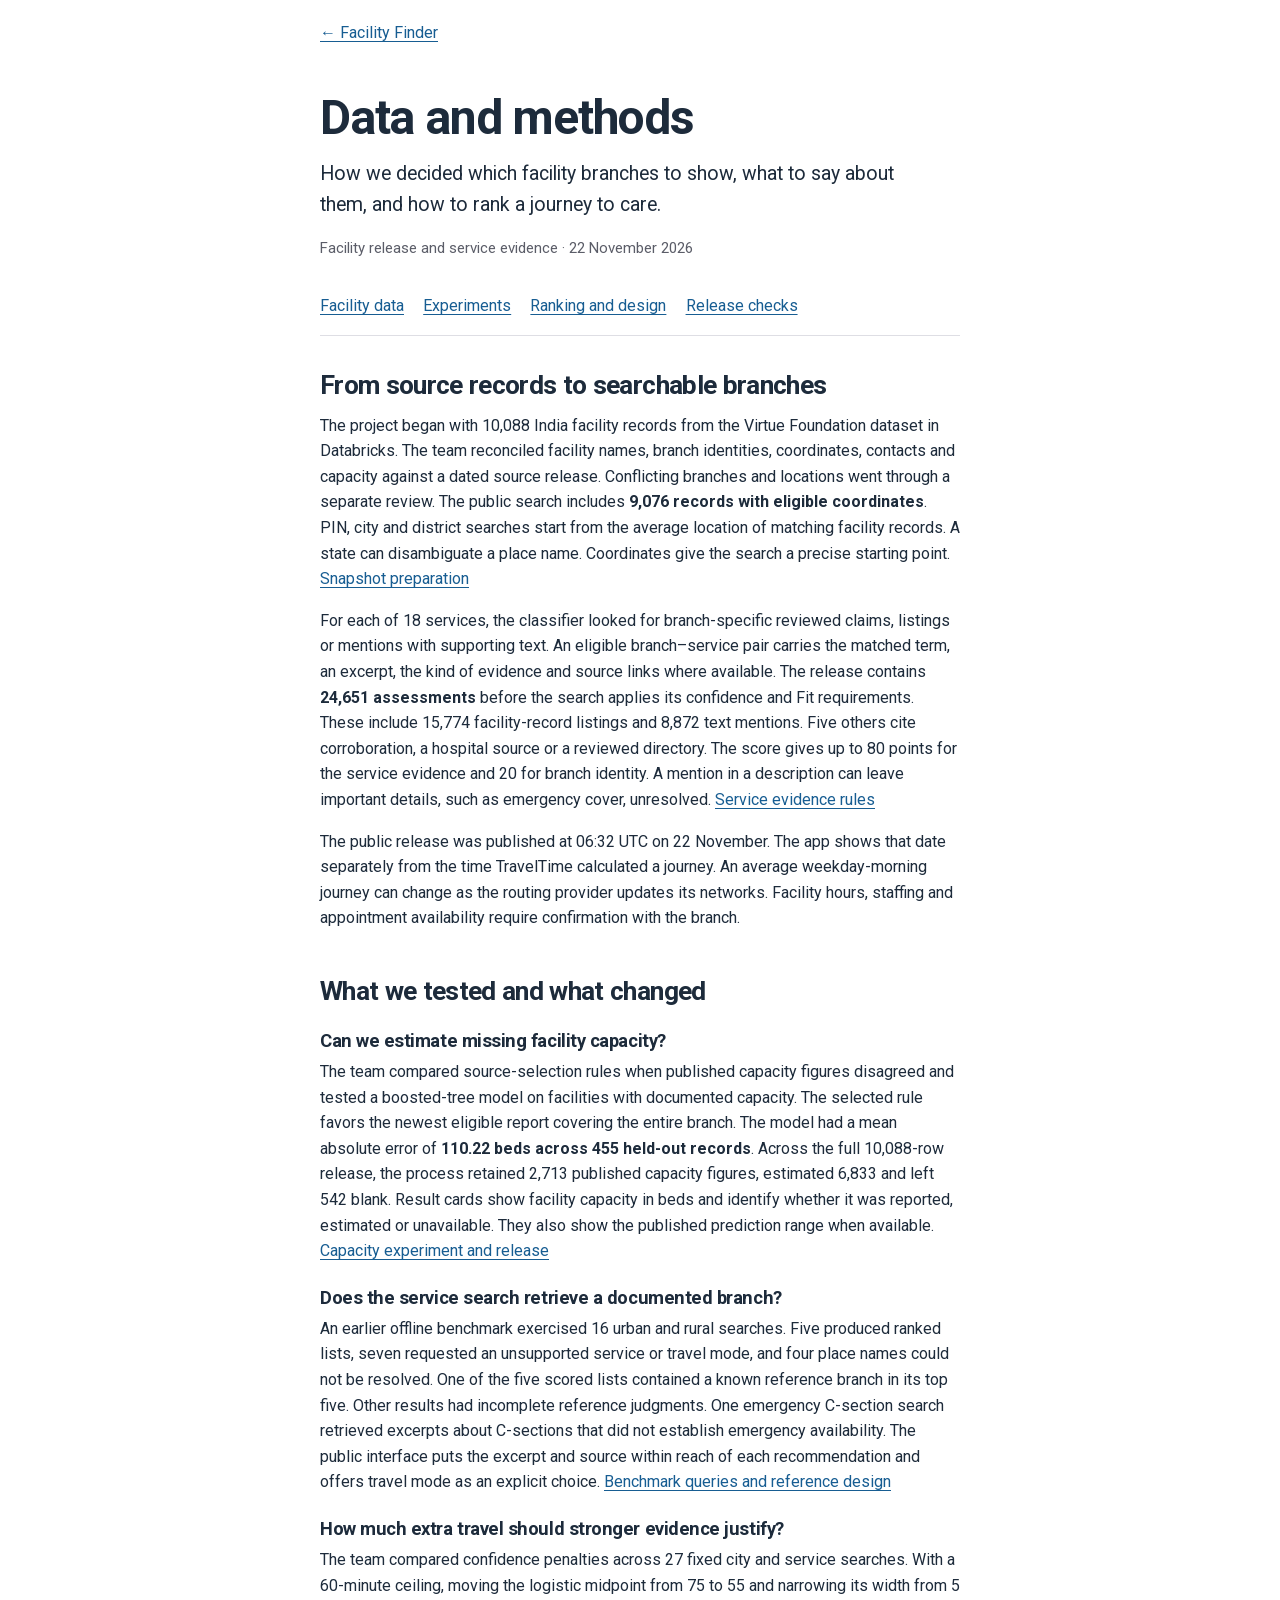
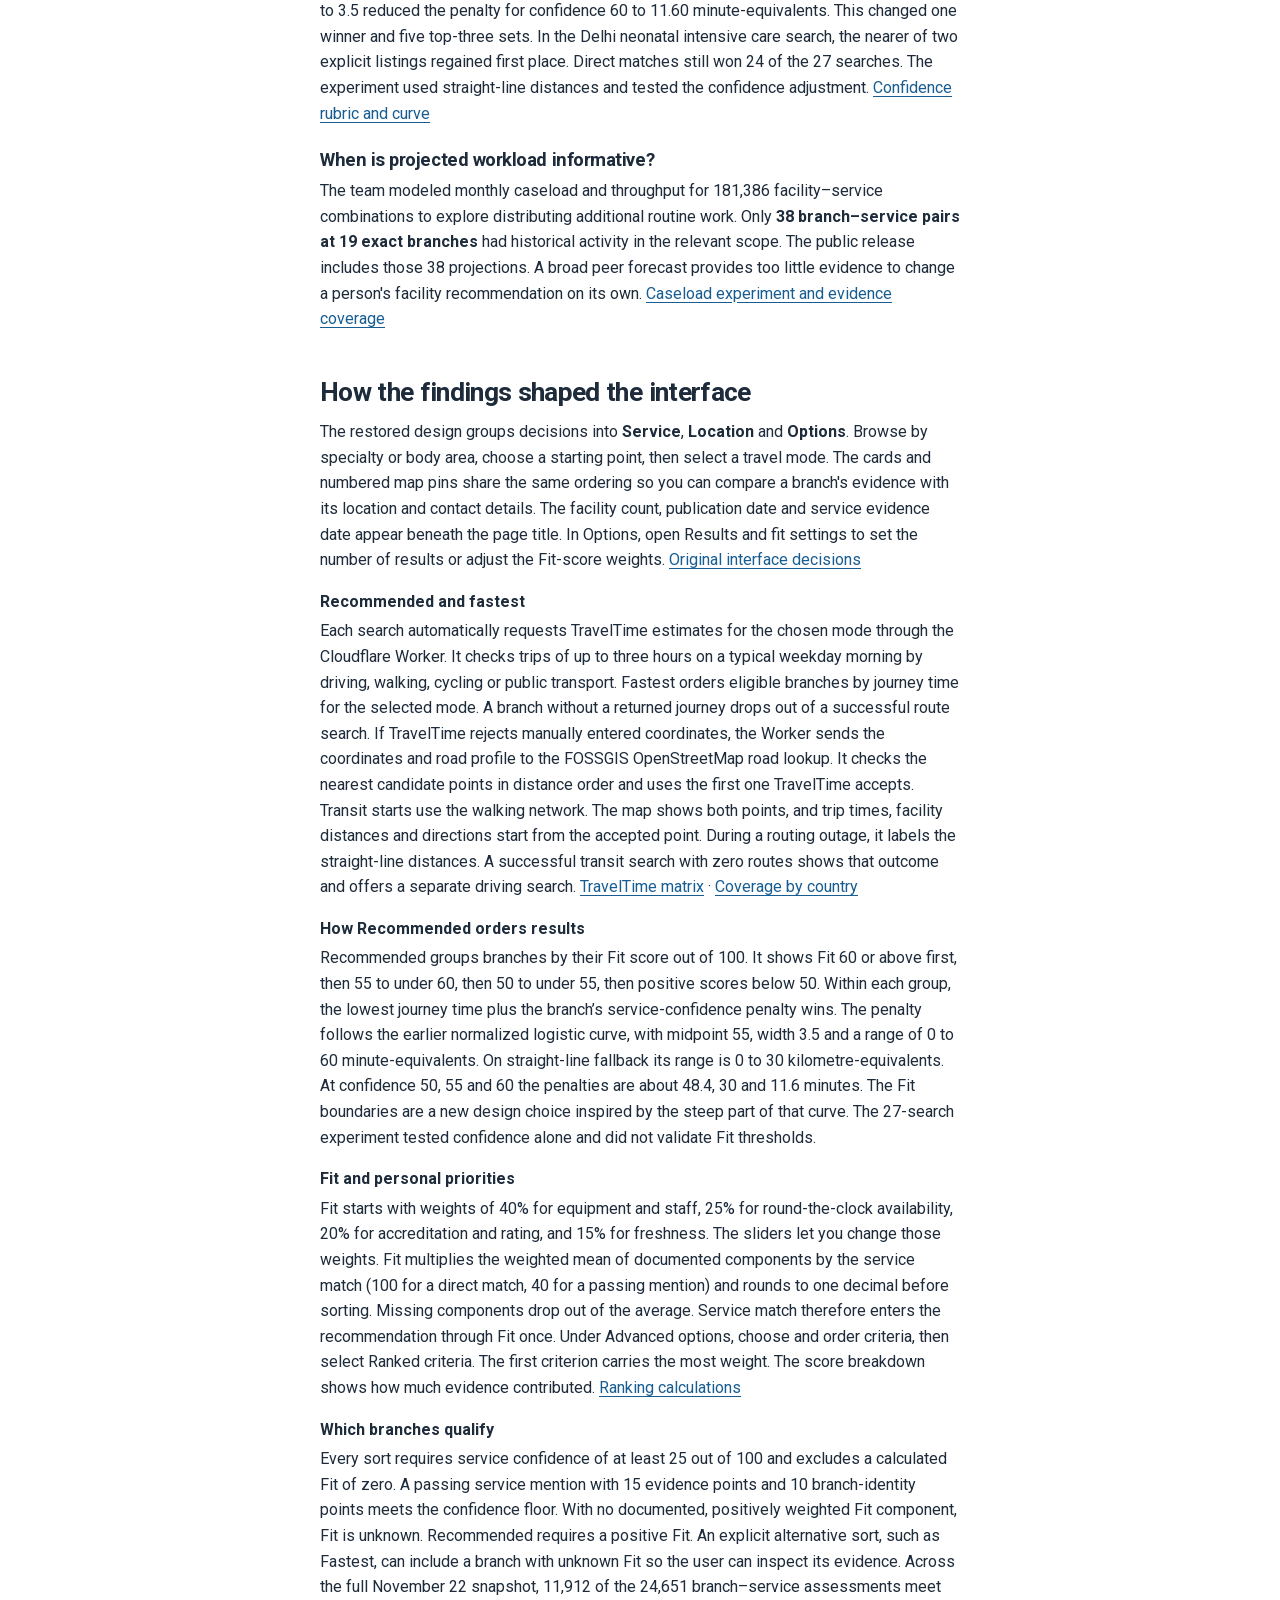
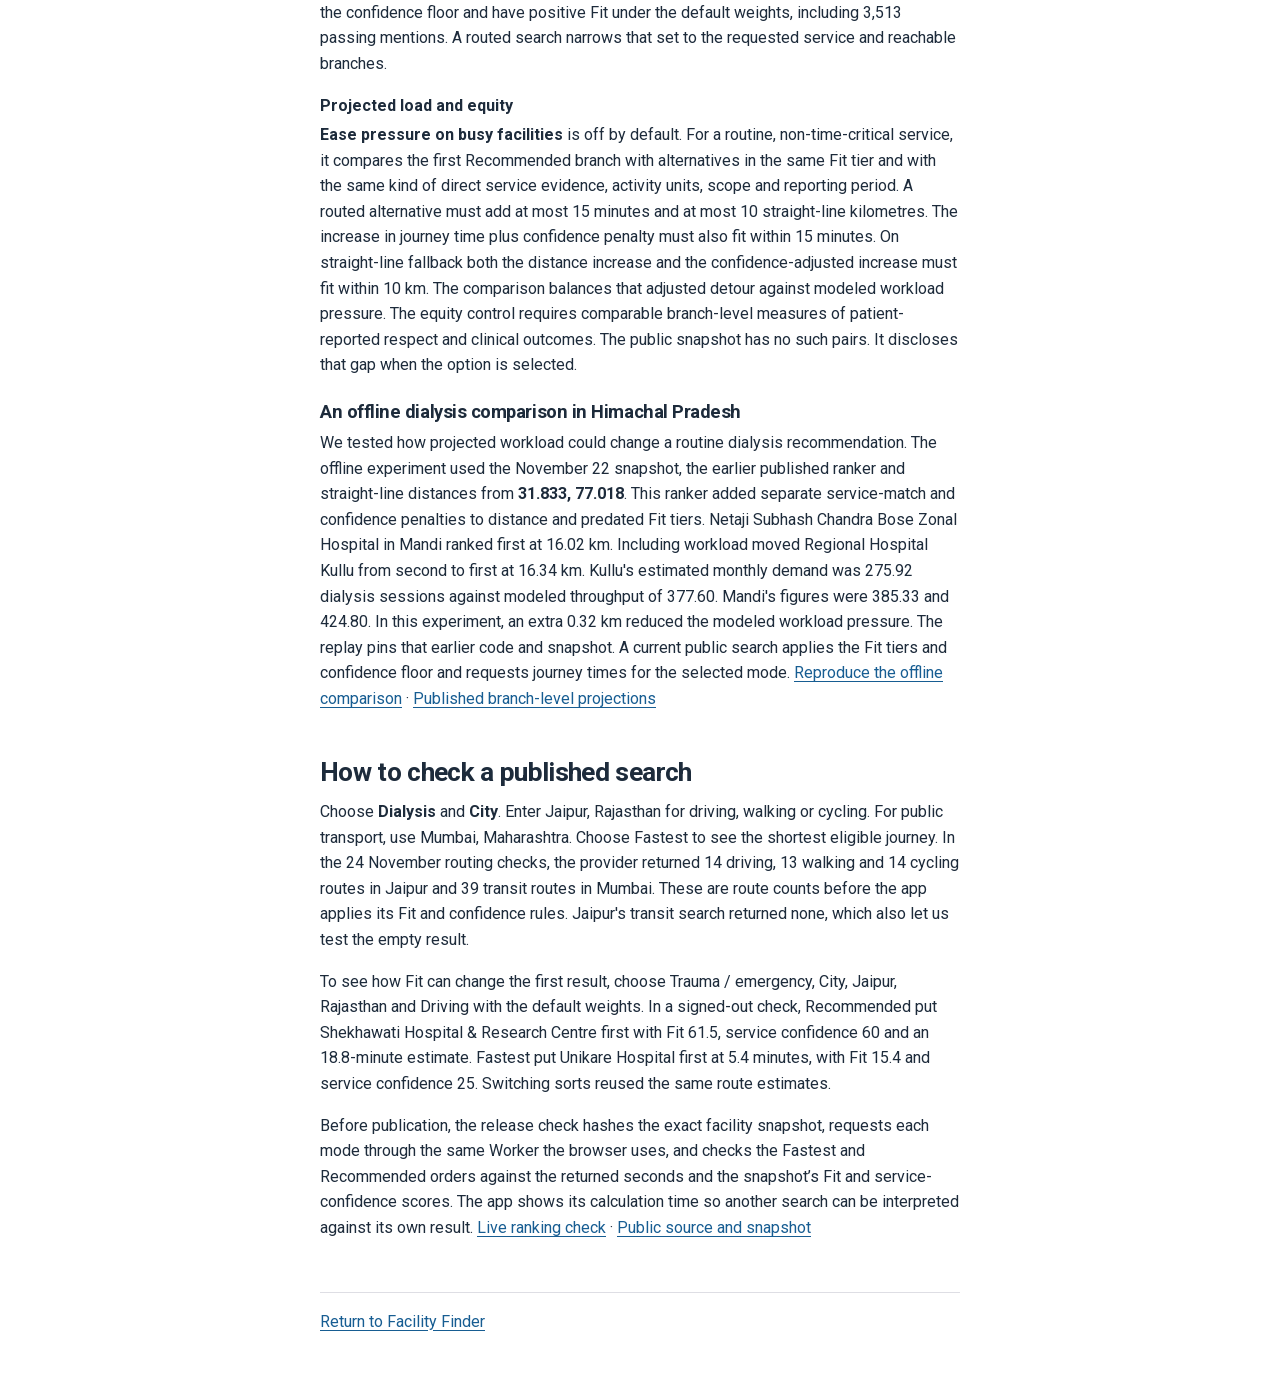
==== methods.html @ d9f62161 "Use the verified nearby start for coordinate searches" ====
<!doctype html>
<html lang="en">
<head>
  <meta charset="utf-8">
  <meta name="viewport" content="width=device-width, initial-scale=1">
  <meta name="description" content="How Facility Finder turned a dated facility release into evidence-backed searches and compared travel, fit and projected workload.">
  <title>Data and methods · Facility Finder</title>
  <link rel="stylesheet" href="./fonts/roboto.css">
  <link rel="stylesheet" href="./report.css?v=ac20451a">
</head>
<body>
  <header><a href="./">← Facility Finder</a></header>
  <main>
    <h1>Data and methods</h1>
    <p class="lead">How we decided which facility branches to show, what to say about them, and how to rank a journey to care.</p>
    <p class="date">Facility release and service evidence · 22 November 2026</p>
    <nav aria-label="Sections"><a href="#release">Facility data</a><a href="#experiments">Experiments</a><a href="#ranking">Ranking and design</a><a href="#checks">Release checks</a></nav>

    <section id="release">
      <h2>From source records to searchable branches</h2>
      <p>The project began with 10,088 India facility records from the Virtue Foundation dataset in Databricks. The team reconciled facility names, branch identities, coordinates, contacts and capacity against a dated source release. Conflicting branches and locations went through a separate review. The public search includes <strong>9,076 records with eligible coordinates</strong>. PIN, city and district searches start from the average location of matching facility records. A state can disambiguate a place name. Coordinates give the search a precise starting point. <a href="https://github.com/yana-157/facility-finder/blob/main/build_data.py">Snapshot preparation</a></p>
      <p>For each of 18 services, the classifier looked for branch-specific reviewed claims, listings or mentions with supporting text. An eligible branch–service pair carries the matched term, an excerpt, the kind of evidence and source links where available. The release contains <strong>24,651 assessments</strong> before the search applies its confidence and Fit requirements. These include 15,774 facility-record listings and 8,872 text mentions. Five others cite corroboration, a hospital source or a reviewed directory. The score gives up to 80 points for the service evidence and 20 for branch identity. A mention in a description can leave important details, such as emergency cover, unresolved. <a href="https://github.com/augustchu/datathon-F26/blob/ed9d1a8/first-prototype/classic_confidence.py">Service evidence rules</a></p>
      <p>The public release was published at 06:32 UTC on 22 November. The app shows that date separately from the time TravelTime calculated a journey. An average weekday-morning journey can change as the routing provider updates its networks. Facility hours, staffing and appointment availability require confirmation with the branch.</p>
    </section>
    <section id="experiments">
      <h2>What we tested and what changed</h2>
      <h3>Can we estimate missing facility capacity?</h3>
      <p>The team compared source-selection rules when published capacity figures disagreed and tested a boosted-tree model on facilities with documented capacity. The selected rule favors the newest eligible report covering the entire branch. The model had a mean absolute error of <strong>110.22 beds across 455 held-out records</strong>. Across the full 10,088-row release, the process retained 2,713 published capacity figures, estimated 6,833 and left 542 blank. Result cards show facility capacity in beds and identify whether it was reported, estimated or unavailable. They also show the published prediction range when available. <a href="https://github.com/augustchu/datathon-F26/blob/ed9d1a8/max-supplemented-data/experiments/capacity/NEWEST_CAPACITY_RELEASE.md">Capacity experiment and release</a></p>
      <h3>Does the service search retrieve a documented branch?</h3>
      <p>An earlier offline benchmark exercised 16 urban and rural searches. Five produced ranked lists, seven requested an unsupported service or travel mode, and four place names could not be resolved. One of the five scored lists contained a known reference branch in its top five. Other results had incomplete reference judgments. One emergency C-section search retrieved excerpts about C-sections that did not establish emergency availability. The public interface puts the excerpt and source within reach of each recommendation and offers travel mode as an explicit choice. <a href="https://github.com/augustchu/datathon-F26/tree/18335aa/recommendation-benchmark">Benchmark queries and reference design</a></p>
      <h3>How much extra travel should stronger evidence justify?</h3>
      <p>The team compared confidence penalties across 27 fixed city and service searches. With a 60-minute ceiling, moving the logistic midpoint from 75 to 55 and narrowing its width from 5 to 3.5 reduced the penalty for confidence 60 to 11.60 minute-equivalents. This changed one winner and five top-three sets. In the Delhi neonatal intensive care search, the nearer of two explicit listings regained first place. Direct matches still won 24 of the 27 searches. The experiment used straight-line distances and tested the confidence adjustment. <a href="https://github.com/augustchu/datathon-F26/blob/ed9d1a8/first-prototype/classic_confidence.py">Confidence rubric and curve</a></p>
      <h3>When is projected workload informative?</h3>
      <p>The team modeled monthly caseload and throughput for 181,386 facility–service combinations to explore distributing additional routine work. Only <strong>38 branch–service pairs at 19 exact branches</strong> had historical activity in the relevant scope. The public release includes those 38 projections. A broad peer forecast provides too little evidence to change a person's facility recommendation on its own. <a href="https://github.com/augustchu/datathon-F26/blob/af89658/non-ml/caseload/NETWORK_CASELOAD.md">Caseload experiment and evidence coverage</a></p>
    </section>
    <section id="ranking">
      <h2>How the findings shaped the interface</h2>
      <p>The restored design groups decisions into <strong>Service</strong>, <strong>Location</strong> and <strong>Options</strong>. Browse by specialty or body area, choose a starting point, then select a travel mode. The cards and numbered map pins share the same ordering so you can compare a branch's evidence with its location and contact details. The facility count, publication date and service evidence date appear beneath the page title. In Options, open Results and fit settings to set the number of results or adjust the Fit-score weights. <a href="https://github.com/augustchu/datathon-F26/blob/ed9d1a8/first-prototype/MAP_RESTORE.md">Original interface decisions</a></p>
      <dl>
        <dt>Recommended and fastest</dt><dd>Each search automatically requests TravelTime estimates for the chosen mode through the Cloudflare Worker. It checks trips of up to three hours on a typical weekday morning by driving, walking, cycling or public transport. Fastest orders eligible branches by journey time for the selected mode. A branch without a returned journey drops out of a successful route search. If TravelTime rejects manually entered coordinates, the Worker sends the coordinates and road profile to the FOSSGIS OpenStreetMap road lookup. It checks the nearest candidate points in distance order and uses the first one TravelTime accepts. Transit starts use the walking network. The map shows both points, and trip times, facility distances and directions start from the accepted point. During a routing outage, it labels the straight-line distances. A successful transit search with zero routes shows that outcome and offers a separate driving search. <a href="https://docs.traveltime.com/api/reference/time-filter-fast">TravelTime matrix</a> · <a href="https://docs.traveltime.com/api/overview/supported-countries">Coverage by country</a></dd>
        <dt>How Recommended orders results</dt><dd>Recommended groups branches by their Fit score out of 100. It shows Fit 60 or above first, then 55 to under 60, then 50 to under 55, then positive scores below 50. Within each group, the lowest journey time plus the branch’s service-confidence penalty wins. The penalty follows the earlier normalized logistic curve, with midpoint 55, width 3.5 and a range of 0 to 60 minute-equivalents. On straight-line fallback its range is 0 to 30 kilometre-equivalents. At confidence 50, 55 and 60 the penalties are about 48.4, 30 and 11.6 minutes. The Fit boundaries are a new design choice inspired by the steep part of that curve. The 27-search experiment tested confidence alone and did not validate Fit thresholds.</dd>
        <dt>Fit and personal priorities</dt><dd>Fit starts with weights of 40% for equipment and staff, 25% for round-the-clock availability, 20% for accreditation and rating, and 15% for freshness. The sliders let you change those weights. Fit multiplies the weighted mean of documented components by the service match (100 for a direct match, 40 for a passing mention) and rounds to one decimal before sorting. Missing components drop out of the average. Service match therefore enters the recommendation through Fit once. Under Advanced options, choose and order criteria, then select Ranked criteria. The first criterion carries the most weight. The score breakdown shows how much evidence contributed. <a href="https://github.com/yana-157/facility-finder/blob/main/ranking.js">Ranking calculations</a></dd>
        <dt>Which branches qualify</dt><dd>Every sort requires service confidence of at least 25 out of 100 and excludes a calculated Fit of zero. A passing service mention with 15 evidence points and 10 branch-identity points meets the confidence floor. With no documented, positively weighted Fit component, Fit is unknown. Recommended requires a positive Fit. An explicit alternative sort, such as Fastest, can include a branch with unknown Fit so the user can inspect its evidence. Across the full November 22 snapshot, 11,912 of the 24,651 branch–service assessments meet the confidence floor and have positive Fit under the default weights, including 3,513 passing mentions. A routed search narrows that set to the requested service and reachable branches.</dd>
        <dt>Projected load and equity</dt><dd><strong>Ease pressure on busy facilities</strong> is off by default. For a routine, non-time-critical service, it compares the first Recommended branch with alternatives in the same Fit tier and with the same kind of direct service evidence, activity units, scope and reporting period. A routed alternative must add at most 15 minutes and at most 10 straight-line kilometres. The increase in journey time plus confidence penalty must also fit within 15 minutes. On straight-line fallback both the distance increase and the confidence-adjusted increase must fit within 10 km. The comparison balances that adjusted detour against modeled workload pressure. The equity control requires comparable branch-level measures of patient-reported respect and clinical outcomes. The public snapshot has no such pairs. It discloses that gap when the option is selected.</dd>
      </dl>
      <h3>An offline dialysis comparison in Himachal Pradesh</h3>
      <p>We tested how projected workload could change a routine dialysis recommendation. The offline experiment used the November 22 snapshot, the earlier published ranker and straight-line distances from <strong>31.833, 77.018</strong>. This ranker added separate service-match and confidence penalties to distance and predated Fit tiers. Netaji Subhash Chandra Bose Zonal Hospital in Mandi ranked first at 16.02 km. Including workload moved Regional Hospital Kullu from second to first at 16.34 km. Kullu's estimated monthly demand was 275.92 dialysis sessions against modeled throughput of 377.60. Mandi's figures were 385.33 and 424.80. In this experiment, an extra 0.32 km reduced the modeled workload pressure. The replay pins that earlier code and snapshot. A current public search applies the Fit tiers and confidence floor and requests journey times for the selected mode. <a href="https://github.com/yana-157/facility-finder#replay-the-dialysis-comparison-offline">Reproduce the offline comparison</a> · <a href="https://github.com/augustchu/datathon-F26/blob/9fe804b/first-prototype/projected_load.csv">Published branch-level projections</a></p>
    </section>
    <section id="checks">
      <h2>How to check a published search</h2>
      <p>Choose <strong>Dialysis</strong> and <strong>City</strong>. Enter Jaipur, Rajasthan for driving, walking or cycling. For public transport, use Mumbai, Maharashtra. Choose Fastest to see the shortest eligible journey. In the 24 November routing checks, the provider returned 14 driving, 13 walking and 14 cycling routes in Jaipur and 39 transit routes in Mumbai. These are route counts before the app applies its Fit and confidence rules. Jaipur's transit search returned none, which also let us test the empty result.</p>
      <p>To see how Fit can change the first result, choose Trauma / emergency, City, Jaipur, Rajasthan and Driving with the default weights. In a signed-out check, Recommended put Shekhawati Hospital &amp; Research Centre first with Fit 61.5, service confidence 60 and an 18.8-minute estimate. Fastest put Unikare Hospital first at 5.4 minutes, with Fit 15.4 and service confidence 25. Switching sorts reused the same route estimates.</p>
      <p>Before publication, the release check hashes the exact facility snapshot, requests each mode through the same Worker the browser uses, and checks the Fastest and Recommended orders against the returned seconds and the snapshot’s Fit and service-confidence scores. The app shows its calculation time so another search can be interpreted against its own result. <a href="https://github.com/yana-157/facility-finder/blob/main/scripts/check-travel-ranking.mjs">Live ranking check</a> · <a href="https://github.com/yana-157/facility-finder">Public source and snapshot</a></p>
    </section>
    <footer><a href="./">Return to Facility Finder</a></footer>
  </main>
</body>
</html>
---- fonts/roboto.css ----
@font-face {
  font-family: Roboto;
  src: url("./roboto-latin.woff2") format("woff2");
  font-weight: 100 900;
  font-style: normal;
  font-display: swap;
}

:root {
  font-family: Roboto, Arial, sans-serif;
}
---- report.css ----
:root { color-scheme: light; font-size: 16px; line-height: 1.6; color: #1d2b3b; }
* { box-sizing: border-box; }
body { margin: 0; background: #fff; }
header, main { width: min(100% - 2.5rem, 40rem); margin: 0 auto; }
header { padding: 1.25rem 0 0; }
main { padding: clamp(1.6rem, 4vw, 2.7rem) 0 3rem; }
h1, h2, h3 { line-height: 1.22; letter-spacing: -.025em; }
h1 { font-size: clamp(2.2rem, 6vw, 3rem); font-weight: 700; margin: 0; }
h2 { font-size: 1.65rem; margin: 0 0 .7rem; }
h3 { font-size: 1.15rem; margin: 1.45rem 0 .35rem; }
p { margin: .4rem 0 1rem; }
.lead { font-size: 1.22rem; max-width: 39rem; margin-top: .65rem; }
.date { color: #5b5d68; font-size: .94rem; }
nav { display: flex; flex-wrap: wrap; gap: 0 1.2rem; border-bottom: 1px solid #dedee4; padding-bottom: .45rem; margin: 1.5rem 0; }
nav a { display: inline-flex; align-items: center; min-height: 2.75rem; }
a { color: #175d92; text-underline-offset: .16em; }
a:focus-visible { outline: 3px solid #175d92; outline-offset: 3px; }
section { padding: .55rem 0 1.2rem; scroll-margin: 1rem; }
dt { margin: 1rem 0 .25rem; font-weight: 700; }
dd { margin-left: 0; }
footer { margin-top: 1rem; border-top: 1px solid #dedee4; padding-top: 1rem; }
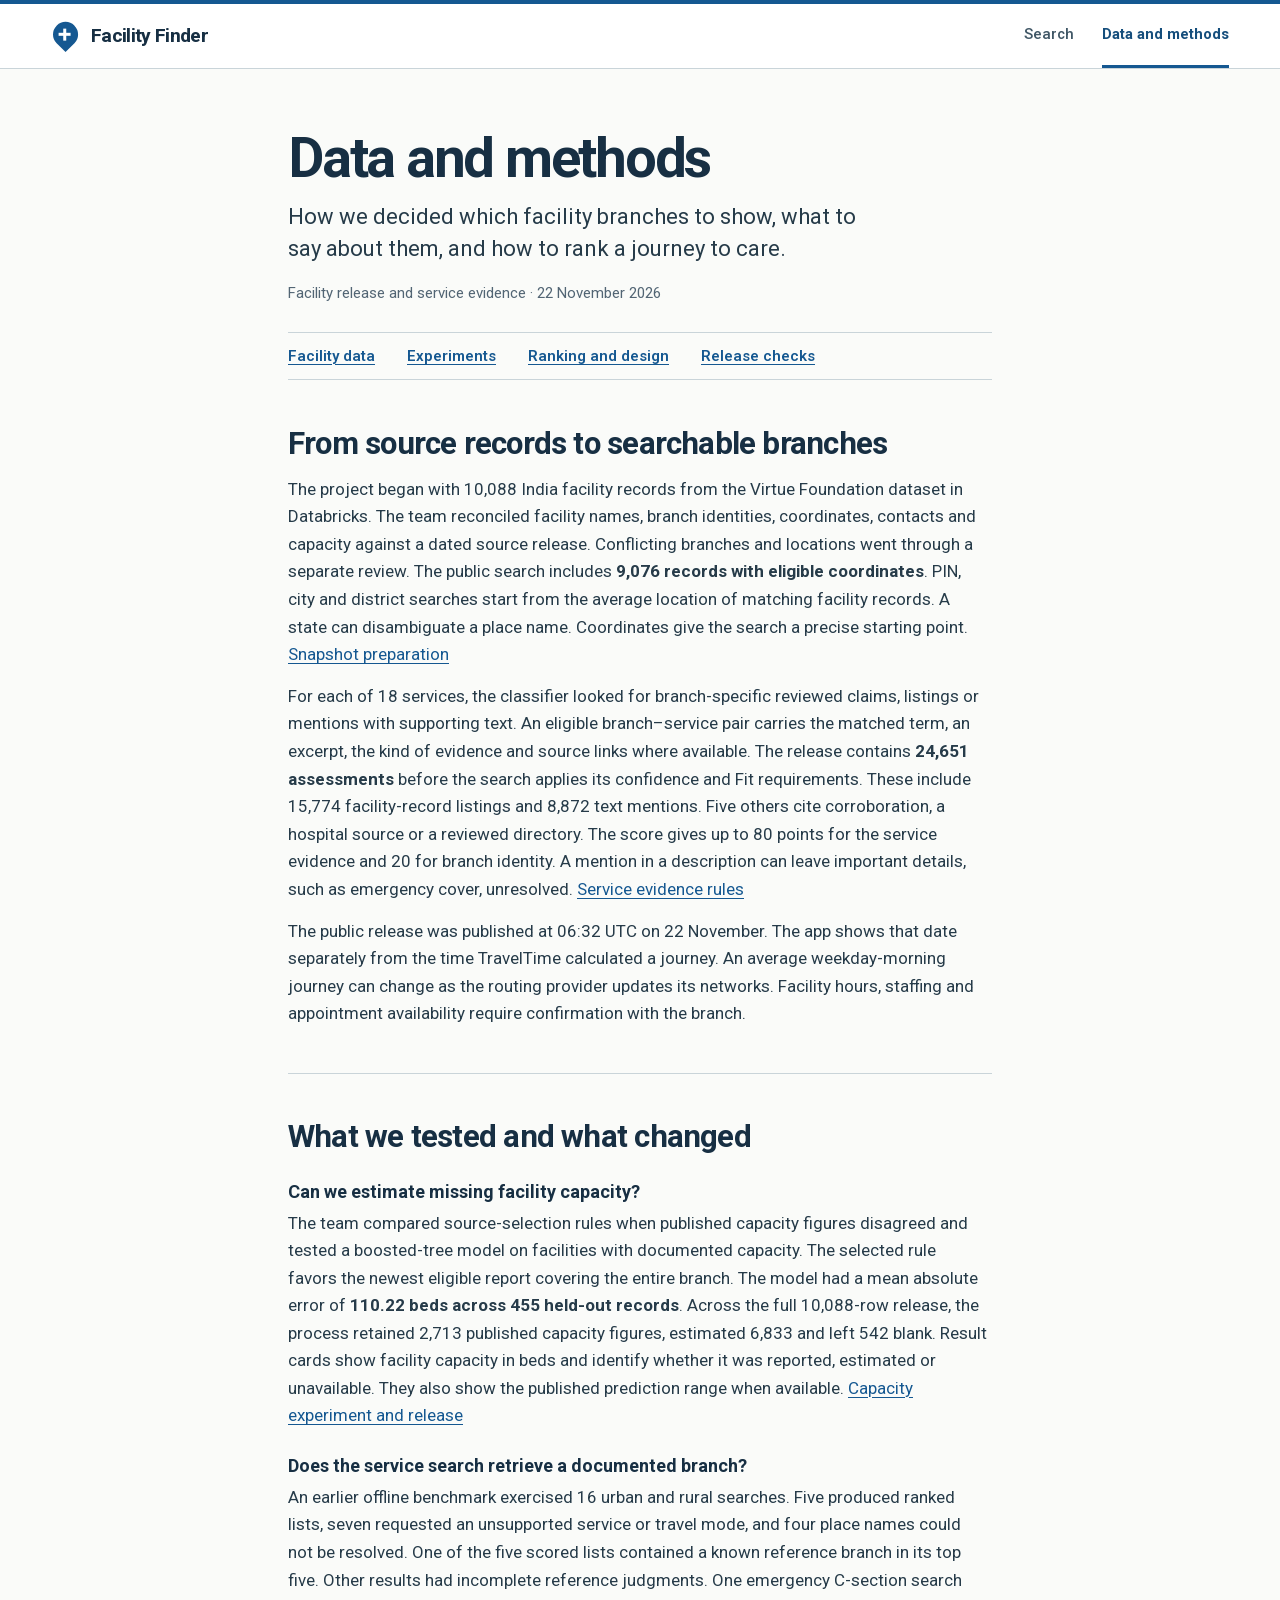
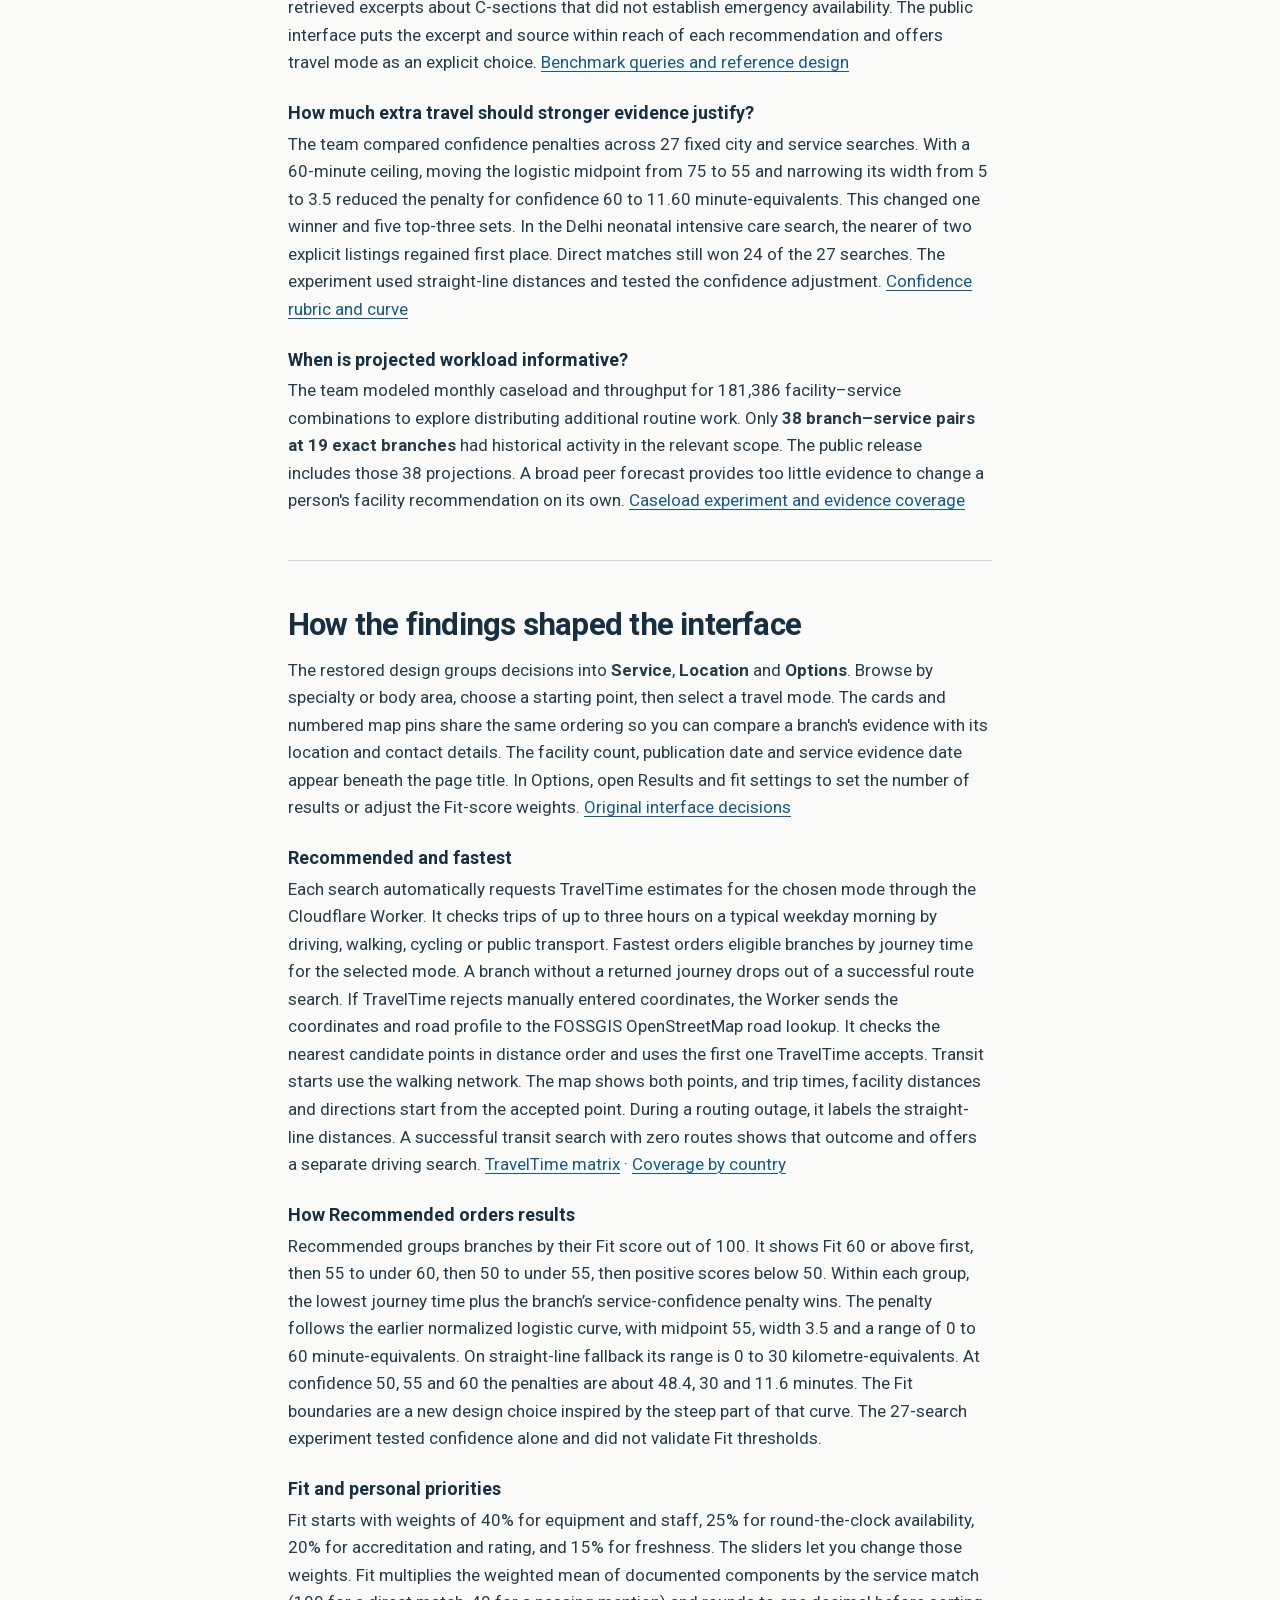
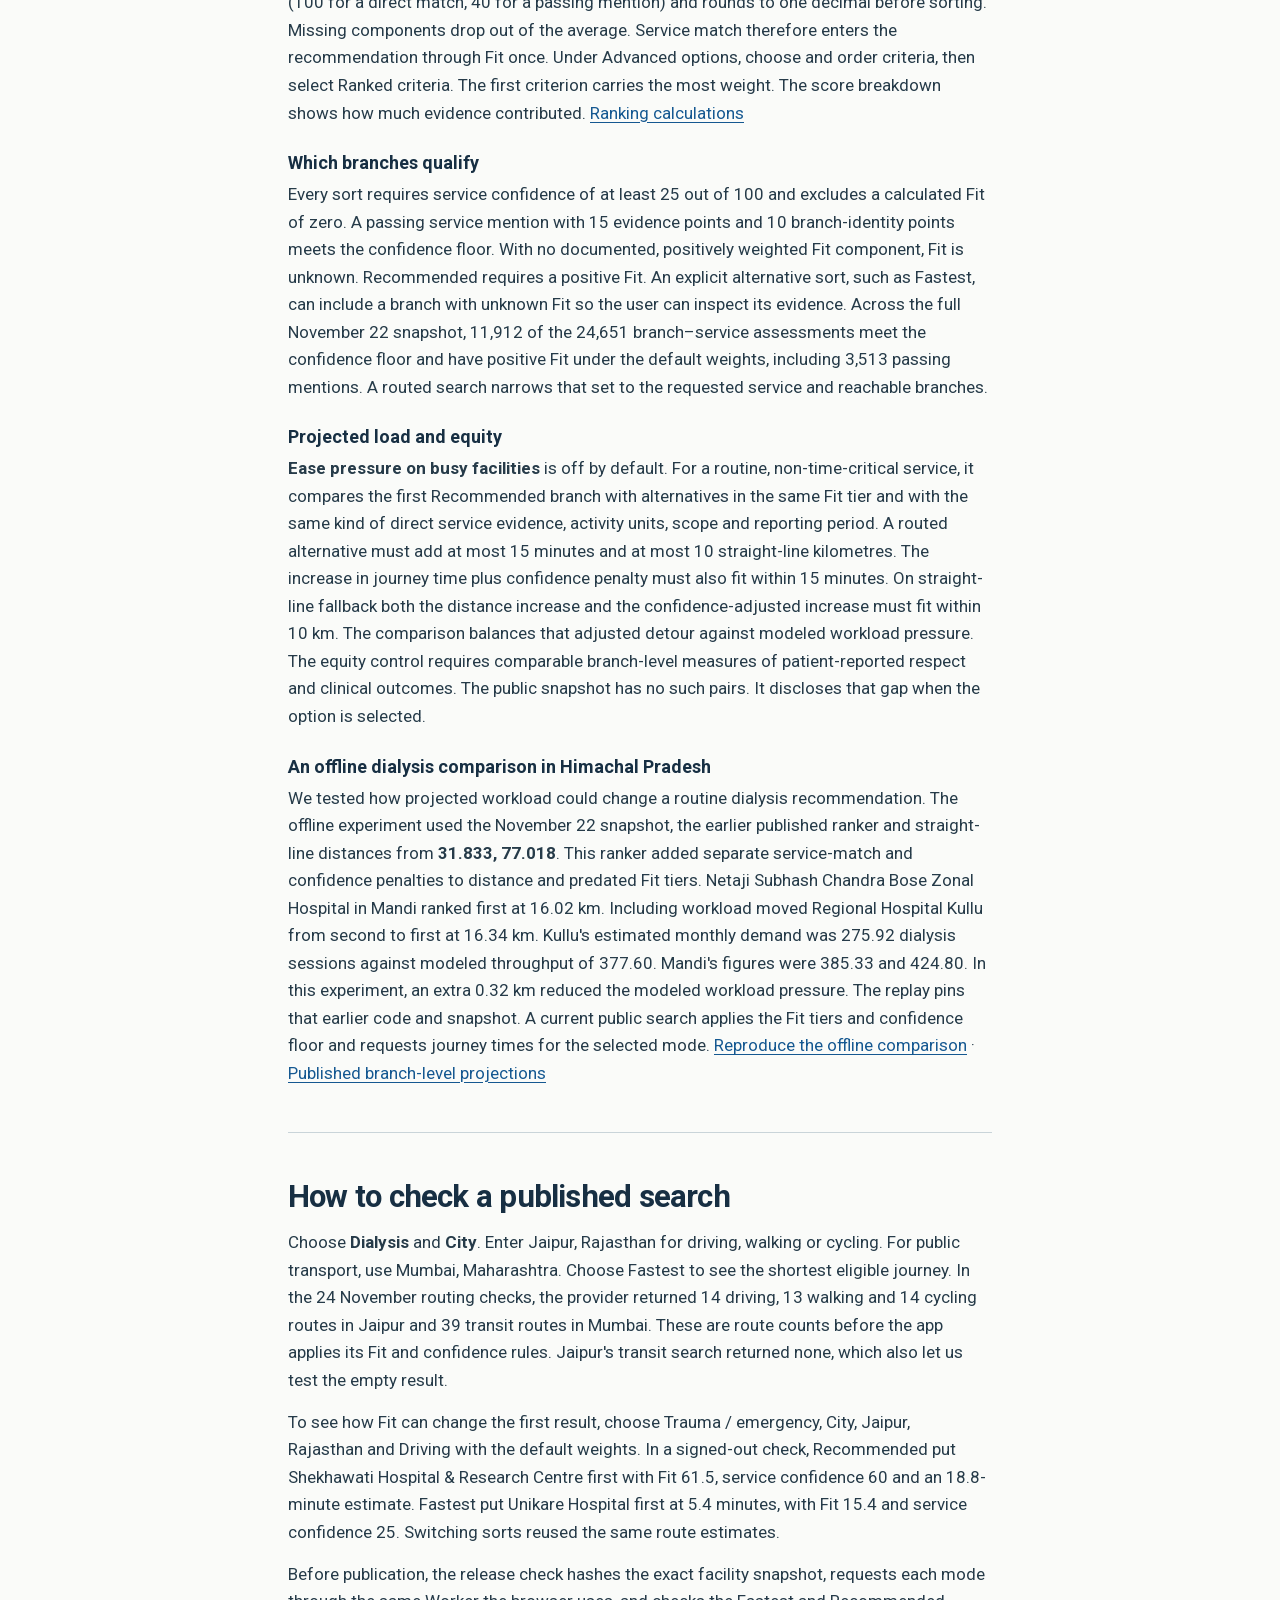
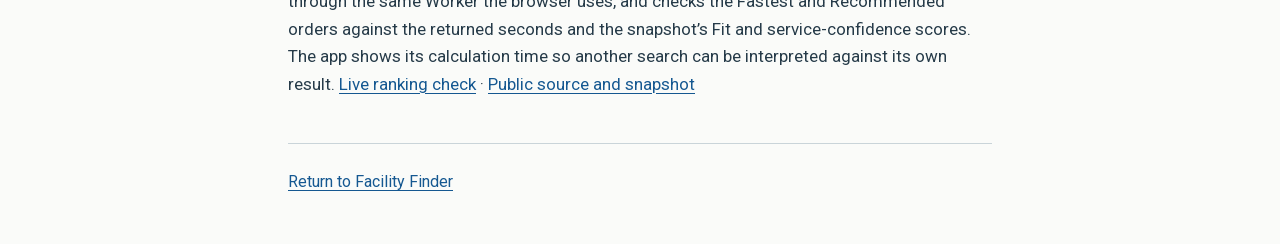
==== commit 595c79d3: "Build a branch preview of the Facility Finder directory redesign" ====
--- a/methods.html
+++ b/methods.html
@@ -3,27 +3,43 @@
 <head>
   <meta charset="utf-8">
   <meta name="viewport" content="width=device-width, initial-scale=1">
+  <meta name="robots" content="noindex">
   <meta name="description" content="How Facility Finder turned a dated facility release into evidence-backed searches and compared travel, fit and projected workload.">
   <title>Data and methods · Facility Finder</title>
   <link rel="stylesheet" href="./fonts/roboto.css">
-  <link rel="stylesheet" href="./report.css?v=ac20451a">
+  <link rel="stylesheet" href="./report.css?v=a8903397">
+  <link rel="stylesheet" href="./directory.css?v=89f815fa">
 </head>
 <body>
-  <header><a href="./">← Facility Finder</a></header>
+  <header class="site-bar">
+    <div class="site-bar-inner">
+      <a class="site-brand" href="./"><span class="brand-pin" aria-hidden="true"></span>Facility Finder</a>
+      <nav class="site-nav" aria-label="Main navigation">
+        <a href="./">Search</a><a href="./methods.html" aria-current="page">Data and methods</a>
+      </nav>
+    </div>
+  </header>
   <main>
-    <h1>Data and methods</h1>
-    <p class="lead">How we decided which facility branches to show, what to say about them, and how to rank a journey to care.</p>
-    <p class="date">Facility release and service evidence · 22 November 2026</p>
-    <nav aria-label="Sections"><a href="#release">Facility data</a><a href="#experiments">Experiments</a><a href="#ranking">Ranking and design</a><a href="#checks">Release checks</a></nav>
+    <header class="report-intro">
+      <h1>Data and methods</h1>
+      <p class="lead">How we decided which facility branches to show, what to say about them, and how to rank a journey to care.</p>
+      <p class="date">Facility release and service evidence · <time datetime="2026-11-22">22 November 2026</time></p>
+    </header>
+    <nav class="section-nav" aria-label="Report sections">
+      <a href="#release">Facility data</a>
+      <a href="#experiments">Experiments</a>
+      <a href="#ranking">Ranking and design</a>
+      <a href="#checks">Release checks</a>
+    </nav>
 
-    <section id="release">
-      <h2>From source records to searchable branches</h2>
+    <section id="release" aria-labelledby="release-heading" tabindex="-1">
+      <h2 id="release-heading">From source records to searchable branches</h2>
       <p>The project began with 10,088 India facility records from the Virtue Foundation dataset in Databricks. The team reconciled facility names, branch identities, coordinates, contacts and capacity against a dated source release. Conflicting branches and locations went through a separate review. The public search includes <strong>9,076 records with eligible coordinates</strong>. PIN, city and district searches start from the average location of matching facility records. A state can disambiguate a place name. Coordinates give the search a precise starting point. <a href="https://github.com/yana-157/facility-finder/blob/main/build_data.py">Snapshot preparation</a></p>
       <p>For each of 18 services, the classifier looked for branch-specific reviewed claims, listings or mentions with supporting text. An eligible branch–service pair carries the matched term, an excerpt, the kind of evidence and source links where available. The release contains <strong>24,651 assessments</strong> before the search applies its confidence and Fit requirements. These include 15,774 facility-record listings and 8,872 text mentions. Five others cite corroboration, a hospital source or a reviewed directory. The score gives up to 80 points for the service evidence and 20 for branch identity. A mention in a description can leave important details, such as emergency cover, unresolved. <a href="https://github.com/augustchu/datathon-F26/blob/ed9d1a8/first-prototype/classic_confidence.py">Service evidence rules</a></p>
       <p>The public release was published at 06:32 UTC on 22 November. The app shows that date separately from the time TravelTime calculated a journey. An average weekday-morning journey can change as the routing provider updates its networks. Facility hours, staffing and appointment availability require confirmation with the branch.</p>
     </section>
-    <section id="experiments">
-      <h2>What we tested and what changed</h2>
+    <section id="experiments" aria-labelledby="experiments-heading" tabindex="-1">
+      <h2 id="experiments-heading">What we tested and what changed</h2>
       <h3>Can we estimate missing facility capacity?</h3>
       <p>The team compared source-selection rules when published capacity figures disagreed and tested a boosted-tree model on facilities with documented capacity. The selected rule favors the newest eligible report covering the entire branch. The model had a mean absolute error of <strong>110.22 beds across 455 held-out records</strong>. Across the full 10,088-row release, the process retained 2,713 published capacity figures, estimated 6,833 and left 542 blank. Result cards show facility capacity in beds and identify whether it was reported, estimated or unavailable. They also show the published prediction range when available. <a href="https://github.com/augustchu/datathon-F26/blob/ed9d1a8/max-supplemented-data/experiments/capacity/NEWEST_CAPACITY_RELEASE.md">Capacity experiment and release</a></p>
       <h3>Does the service search retrieve a documented branch?</h3>
@@ -33,8 +49,8 @@
       <h3>When is projected workload informative?</h3>
       <p>The team modeled monthly caseload and throughput for 181,386 facility–service combinations to explore distributing additional routine work. Only <strong>38 branch–service pairs at 19 exact branches</strong> had historical activity in the relevant scope. The public release includes those 38 projections. A broad peer forecast provides too little evidence to change a person's facility recommendation on its own. <a href="https://github.com/augustchu/datathon-F26/blob/af89658/non-ml/caseload/NETWORK_CASELOAD.md">Caseload experiment and evidence coverage</a></p>
     </section>
-    <section id="ranking">
-      <h2>How the findings shaped the interface</h2>
+    <section id="ranking" aria-labelledby="ranking-heading" tabindex="-1">
+      <h2 id="ranking-heading">How the findings shaped the interface</h2>
       <p>The restored design groups decisions into <strong>Service</strong>, <strong>Location</strong> and <strong>Options</strong>. Browse by specialty or body area, choose a starting point, then select a travel mode. The cards and numbered map pins share the same ordering so you can compare a branch's evidence with its location and contact details. The facility count, publication date and service evidence date appear beneath the page title. In Options, open Results and fit settings to set the number of results or adjust the Fit-score weights. <a href="https://github.com/augustchu/datathon-F26/blob/ed9d1a8/first-prototype/MAP_RESTORE.md">Original interface decisions</a></p>
       <dl>
         <dt>Recommended and fastest</dt><dd>Each search automatically requests TravelTime estimates for the chosen mode through the Cloudflare Worker. It checks trips of up to three hours on a typical weekday morning by driving, walking, cycling or public transport. Fastest orders eligible branches by journey time for the selected mode. A branch without a returned journey drops out of a successful route search. If TravelTime rejects manually entered coordinates, the Worker sends the coordinates and road profile to the FOSSGIS OpenStreetMap road lookup. It checks the nearest candidate points in distance order and uses the first one TravelTime accepts. Transit starts use the walking network. The map shows both points, and trip times, facility distances and directions start from the accepted point. During a routing outage, it labels the straight-line distances. A successful transit search with zero routes shows that outcome and offers a separate driving search. <a href="https://docs.traveltime.com/api/reference/time-filter-fast">TravelTime matrix</a> · <a href="https://docs.traveltime.com/api/overview/supported-countries">Coverage by country</a></dd>
@@ -46,8 +62,8 @@
       <h3>An offline dialysis comparison in Himachal Pradesh</h3>
       <p>We tested how projected workload could change a routine dialysis recommendation. The offline experiment used the November 22 snapshot, the earlier published ranker and straight-line distances from <strong>31.833, 77.018</strong>. This ranker added separate service-match and confidence penalties to distance and predated Fit tiers. Netaji Subhash Chandra Bose Zonal Hospital in Mandi ranked first at 16.02 km. Including workload moved Regional Hospital Kullu from second to first at 16.34 km. Kullu's estimated monthly demand was 275.92 dialysis sessions against modeled throughput of 377.60. Mandi's figures were 385.33 and 424.80. In this experiment, an extra 0.32 km reduced the modeled workload pressure. The replay pins that earlier code and snapshot. A current public search applies the Fit tiers and confidence floor and requests journey times for the selected mode. <a href="https://github.com/yana-157/facility-finder#replay-the-dialysis-comparison-offline">Reproduce the offline comparison</a> · <a href="https://github.com/augustchu/datathon-F26/blob/9fe804b/first-prototype/projected_load.csv">Published branch-level projections</a></p>
     </section>
-    <section id="checks">
-      <h2>How to check a published search</h2>
+    <section id="checks" aria-labelledby="checks-heading" tabindex="-1">
+      <h2 id="checks-heading">How to check a published search</h2>
       <p>Choose <strong>Dialysis</strong> and <strong>City</strong>. Enter Jaipur, Rajasthan for driving, walking or cycling. For public transport, use Mumbai, Maharashtra. Choose Fastest to see the shortest eligible journey. In the 24 November routing checks, the provider returned 14 driving, 13 walking and 14 cycling routes in Jaipur and 39 transit routes in Mumbai. These are route counts before the app applies its Fit and confidence rules. Jaipur's transit search returned none, which also let us test the empty result.</p>
       <p>To see how Fit can change the first result, choose Trauma / emergency, City, Jaipur, Rajasthan and Driving with the default weights. In a signed-out check, Recommended put Shekhawati Hospital &amp; Research Centre first with Fit 61.5, service confidence 60 and an 18.8-minute estimate. Fastest put Unikare Hospital first at 5.4 minutes, with Fit 15.4 and service confidence 25. Switching sorts reused the same route estimates.</p>
       <p>Before publication, the release check hashes the exact facility snapshot, requests each mode through the same Worker the browser uses, and checks the Fastest and Recommended orders against the returned seconds and the snapshot’s Fit and service-confidence scores. The app shows its calculation time so another search can be interpreted against its own result. <a href="https://github.com/yana-157/facility-finder/blob/main/scripts/check-travel-ranking.mjs">Live ranking check</a> · <a href="https://github.com/yana-157/facility-finder">Public source and snapshot</a></p>
--- a/report.css
+++ b/report.css
@@ -1,21 +1,48 @@
-:root { color-scheme: light; font-size: 16px; line-height: 1.6; color: #1d2b3b; }
-* { box-sizing: border-box; }
-body { margin: 0; background: #fff; }
-header, main { width: min(100% - 2.5rem, 40rem); margin: 0 auto; }
-header { padding: 1.25rem 0 0; }
-main { padding: clamp(1.6rem, 4vw, 2.7rem) 0 3rem; }
-h1, h2, h3 { line-height: 1.22; letter-spacing: -.025em; }
-h1 { font-size: clamp(2.2rem, 6vw, 3rem); font-weight: 700; margin: 0; }
-h2 { font-size: 1.65rem; margin: 0 0 .7rem; }
-h3 { font-size: 1.15rem; margin: 1.45rem 0 .35rem; }
-p { margin: .4rem 0 1rem; }
-.lead { font-size: 1.22rem; max-width: 39rem; margin-top: .65rem; }
-.date { color: #5b5d68; font-size: .94rem; }
-nav { display: flex; flex-wrap: wrap; gap: 0 1.2rem; border-bottom: 1px solid #dedee4; padding-bottom: .45rem; margin: 1.5rem 0; }
-nav a { display: inline-flex; align-items: center; min-height: 2.75rem; }
-a { color: #175d92; text-underline-offset: .16em; }
-a:focus-visible { outline: 3px solid #175d92; outline-offset: 3px; }
-section { padding: .55rem 0 1.2rem; scroll-margin: 1rem; }
-dt { margin: 1rem 0 .25rem; font-weight: 700; }
-dd { margin-left: 0; }
-footer { margin-top: 1rem; border-top: 1px solid #dedee4; padding-top: 1rem; }
+:root {
+  color-scheme: light;
+  --ink: #172f43;
+  --text: #263b49;
+  --muted: #526574;
+  --action: #155891;
+  --rule: #c9d4d9;
+  color: var(--text);
+  background: #fafbf9;
+  line-height: 1.62;
+}
+
+*, *::before, *::after { box-sizing: border-box; }
+body { margin: 0; }
+main { width: min(44rem, calc(100% - 2.5rem)); margin-inline: auto; }
+footer a { display: inline-flex; align-items: center; min-height: 2.75rem; }
+
+a { color: var(--action); text-decoration-thickness: 1px; text-underline-offset: .18em; }
+a:hover { color: var(--ink); text-decoration-thickness: 2px; }
+:focus-visible { outline: 3px solid var(--action); outline-offset: 3px; }
+
+.report-intro { padding-block: clamp(2rem, 5vw, 3.75rem) 1.65rem; }
+h1, h2, h3, dt { color: var(--ink); }
+h1, h2, h3 { margin: 0; text-wrap: balance; }
+h1 { font-size: clamp(2.35rem, 5.8vw, 3.5rem); line-height: 1.06; letter-spacing: -.04em; }
+h2 { font-size: clamp(1.5rem, 3vw, 1.95rem); line-height: 1.2; letter-spacing: -.025em; }
+h3, dt { font-size: 1.125rem; line-height: 1.4; font-weight: 700; }
+p, dl, dd { margin: 0; }
+.lead { max-width: 36rem; font-size: clamp(1.125rem, 2.4vw, 1.375rem); line-height: 1.45; margin-top: .8rem; }
+.date { margin-top: 1rem; color: var(--muted); font-size: .9375rem; }
+.date time { white-space: nowrap; }
+
+.section-nav { display: flex; flex-wrap: wrap; column-gap: clamp(1rem, 3vw, 2rem); border-block: 1px solid var(--rule); }
+.section-nav a { display: inline-flex; align-items: center; min-height: 2.9rem; font-size: .9375rem; font-weight: 600; }
+
+section { padding-block: clamp(1.9rem, 4.5vw, 2.8rem); scroll-margin-top: 1.25rem; }
+section + section, footer { border-top: 1px solid var(--rule); }
+section p, dd { font-size: clamp(1rem, 1.35vw, 1.0625rem); max-width: 70ch; }
+section h2 + p { margin-top: .85rem; }
+section p + p { margin-top: .9rem; }
+h3, dt { margin-top: 1.45rem; }
+h3 + p, dd { margin-top: .35rem; }
+footer { padding-block: 1rem 2.5rem; }
+
+@media (max-width: 34rem) {
+  .section-nav { display: grid; grid-template-columns: auto auto; justify-content: start; column-gap: 1.25rem; }
+  .section-nav a { min-height: 2.75rem; }
+}
--- a/directory.css
+++ b/directory.css
@@ -0,0 +1,76 @@
+/* Shared masthead for the directory and methods report. */
+.site-bar {
+  border-top: 4px solid #155891;
+  border-bottom: 1px solid #c9d4d9;
+  background: #fff;
+  color: #172f43;
+}
+.site-bar-inner {
+  width: min(78rem, calc(100% - 2 * clamp(1.15rem, 4vw, 4rem)));
+  margin-inline: auto;
+  min-height: 4rem;
+  display: flex;
+  align-items: stretch;
+  justify-content: space-between;
+  gap: 1rem;
+}
+.site-brand {
+  display: inline-flex;
+  align-items: center;
+  gap: .72rem;
+  min-height: 44px;
+  color: #172f43;
+  text-decoration: none;
+  font-size: 1.2rem;
+  font-weight: 730;
+  letter-spacing: -.035em;
+  white-space: nowrap;
+}
+.site-brand:hover { color: #155891; }
+.brand-pin {
+  position: relative;
+  flex: none;
+  width: 1.55rem;
+  height: 1.55rem;
+  margin: -.16rem .12rem .06rem .1rem;
+  transform: rotate(-45deg);
+  border-radius: 50% 50% 50% 0;
+  background: #155891;
+}
+.brand-pin::before, .brand-pin::after {
+  content: "";
+  position: absolute;
+  top: 50%;
+  left: 50%;
+  width: .78rem;
+  height: .2rem;
+  transform: translate(-50%, -50%) rotate(45deg);
+  background: #fff;
+}
+.brand-pin::after { transform: translate(-50%, -50%) rotate(-45deg); }
+.site-nav { display: flex; align-items: stretch; gap: clamp(.9rem, 2.2vw, 2rem); }
+.site-nav a {
+  display: inline-flex;
+  align-items: center;
+  min-height: 44px;
+  padding: .1rem 0 0;
+  border-bottom: 3px solid transparent;
+  color: #405766;
+  text-decoration: none;
+  font-size: .92rem;
+  font-weight: 550;
+  white-space: nowrap;
+}
+.site-nav a:hover { color: #105086; text-decoration: underline; text-underline-offset: .23em; }
+.site-nav a[aria-current="page"] { border-bottom-color: #155891; color: #154e7c; font-weight: 700; }
+@media (max-width: 30rem) {
+  .site-bar-inner { min-height: 3.6rem; gap: .7rem; }
+  .site-brand { font-size: 1.02rem; gap: .48rem; }
+  .brand-pin { width: 1.3rem; height: 1.3rem; }
+  .site-nav { gap: .85rem; }
+  .site-nav a { font-size: .82rem; }
+}
+@media (max-width: 22.5rem) {
+  .site-bar-inner { width: calc(100% - 1.6rem); }
+  .site-nav { gap: .55rem; }
+}
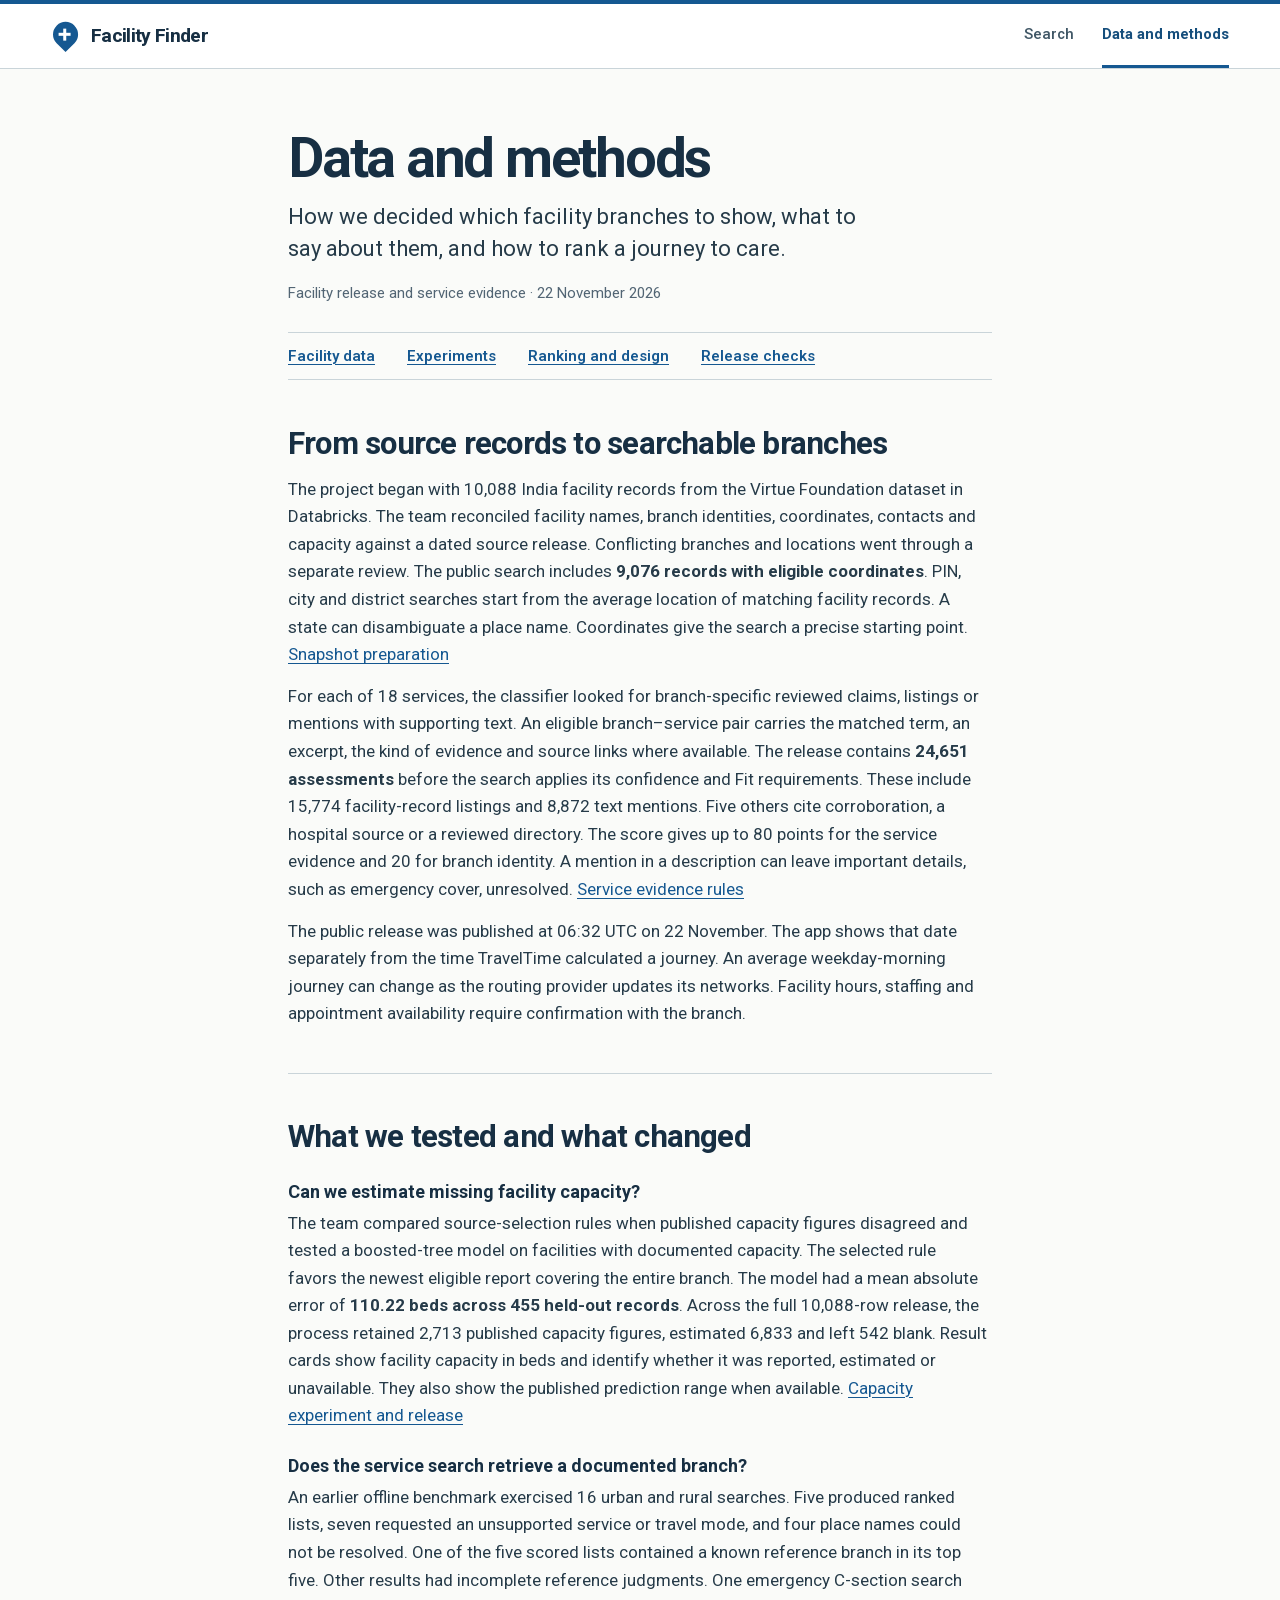
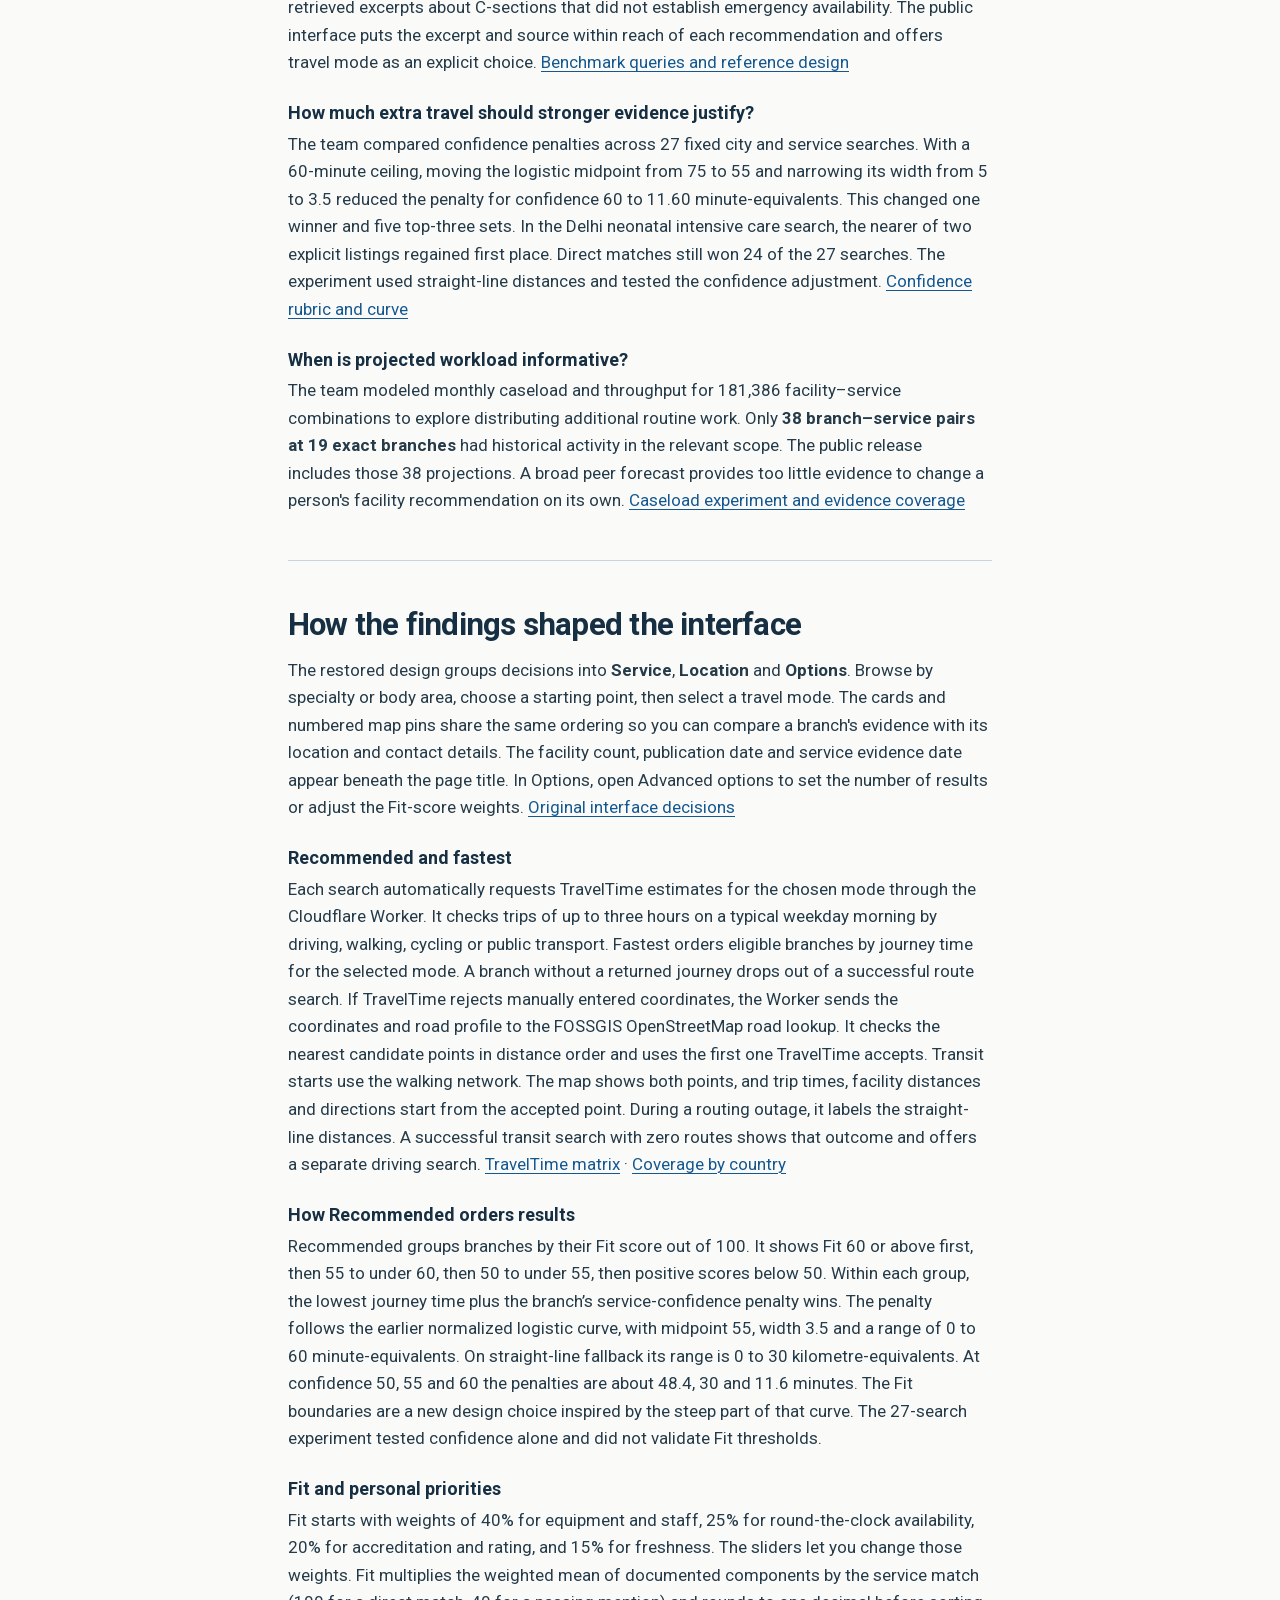
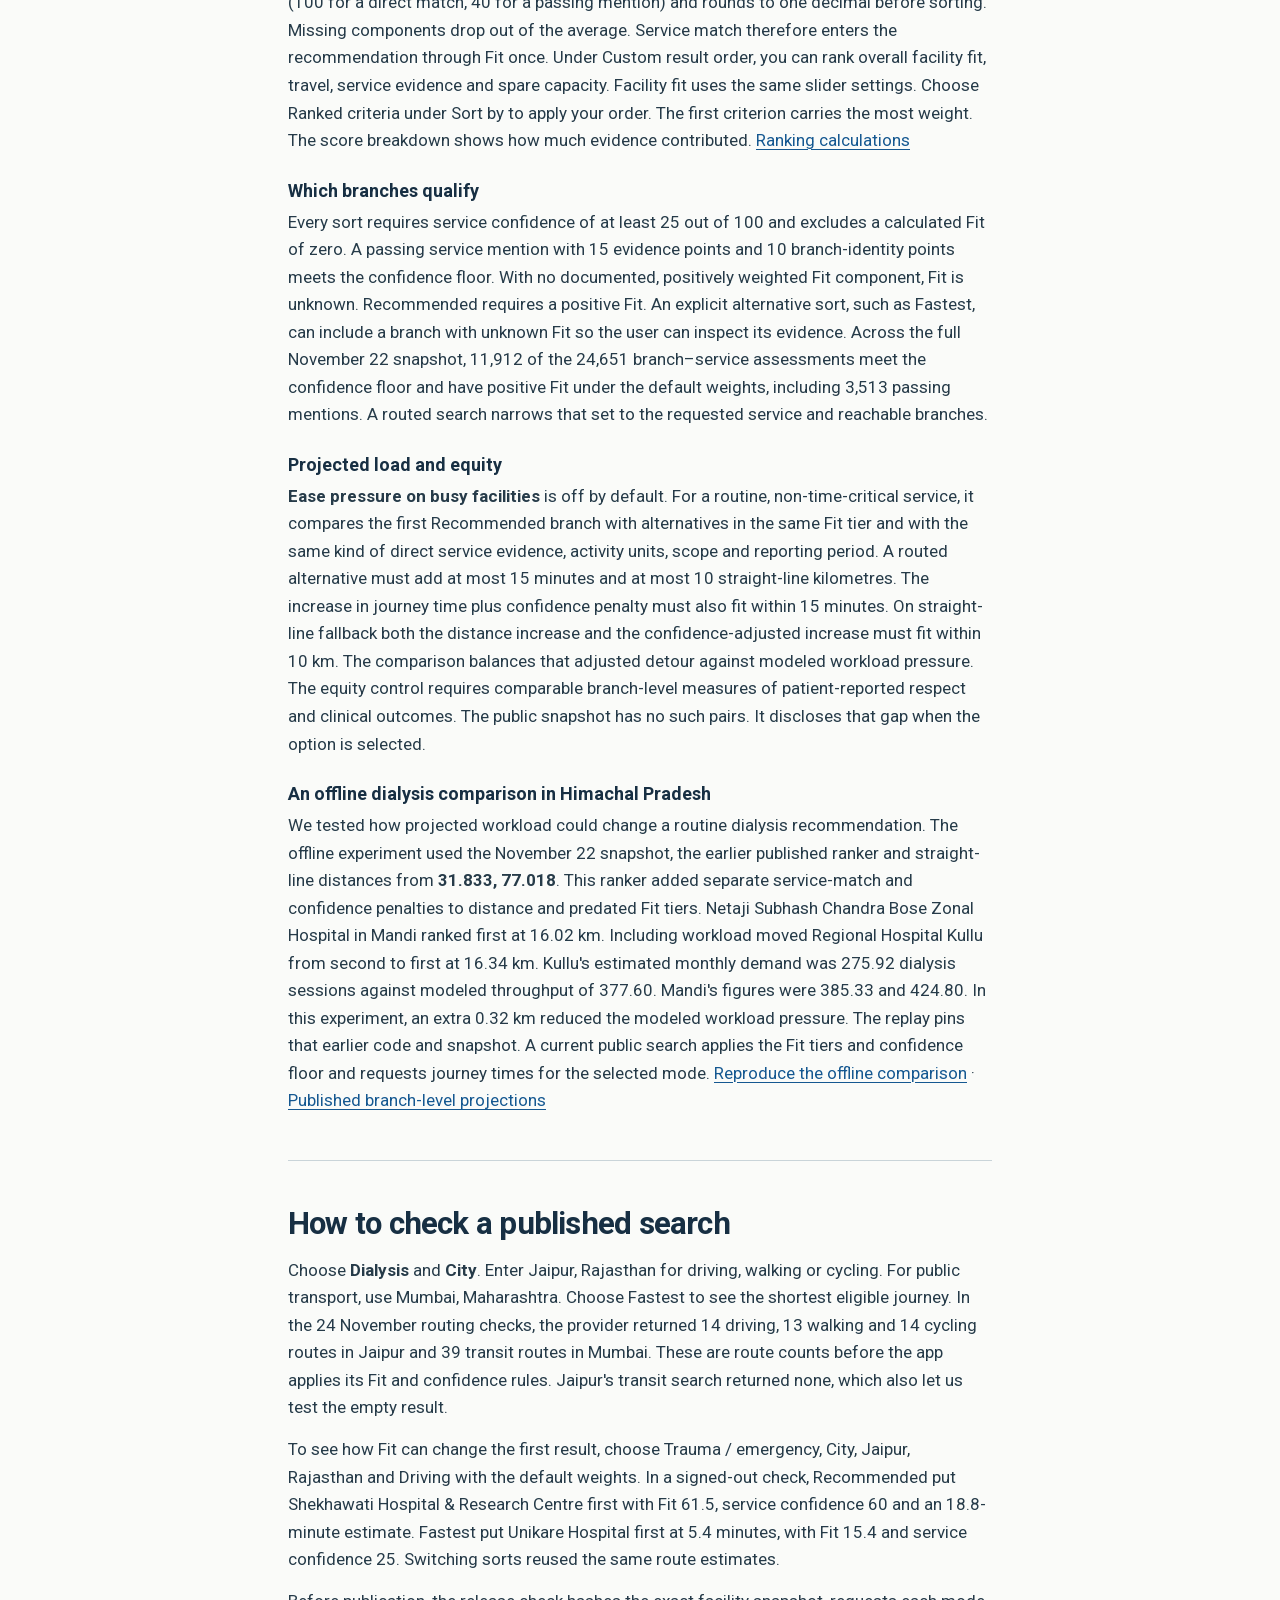
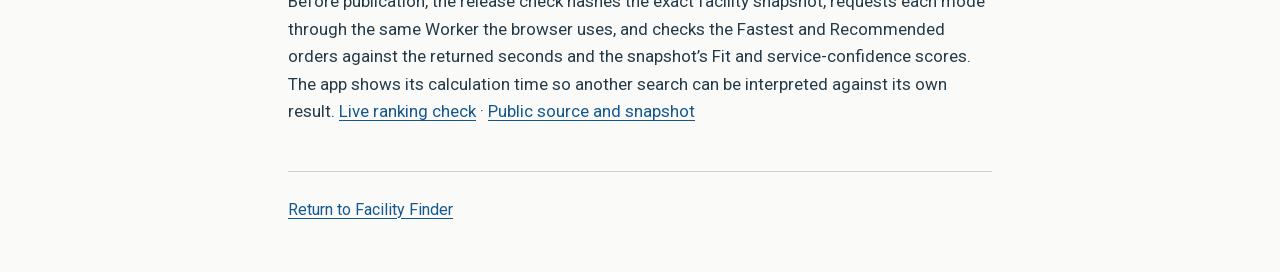
==== commit 04a7dc58: "Use one set of controls for facility fit preferences" ====
--- a/methods.html
+++ b/methods.html
@@ -3,7 +3,6 @@
 <head>
   <meta charset="utf-8">
   <meta name="viewport" content="width=device-width, initial-scale=1">
-  <meta name="robots" content="noindex">
   <meta name="description" content="How Facility Finder turned a dated facility release into evidence-backed searches and compared travel, fit and projected workload.">
   <title>Data and methods · Facility Finder</title>
   <link rel="stylesheet" href="./fonts/roboto.css">
@@ -51,11 +50,11 @@
     </section>
     <section id="ranking" aria-labelledby="ranking-heading" tabindex="-1">
       <h2 id="ranking-heading">How the findings shaped the interface</h2>
-      <p>The restored design groups decisions into <strong>Service</strong>, <strong>Location</strong> and <strong>Options</strong>. Browse by specialty or body area, choose a starting point, then select a travel mode. The cards and numbered map pins share the same ordering so you can compare a branch's evidence with its location and contact details. The facility count, publication date and service evidence date appear beneath the page title. In Options, open Results and fit settings to set the number of results or adjust the Fit-score weights. <a href="https://github.com/augustchu/datathon-F26/blob/ed9d1a8/first-prototype/MAP_RESTORE.md">Original interface decisions</a></p>
+      <p>The restored design groups decisions into <strong>Service</strong>, <strong>Location</strong> and <strong>Options</strong>. Browse by specialty or body area, choose a starting point, then select a travel mode. The cards and numbered map pins share the same ordering so you can compare a branch's evidence with its location and contact details. The facility count, publication date and service evidence date appear beneath the page title. In Options, open Advanced options to set the number of results or adjust the Fit-score weights. <a href="https://github.com/augustchu/datathon-F26/blob/ed9d1a8/first-prototype/MAP_RESTORE.md">Original interface decisions</a></p>
       <dl>
         <dt>Recommended and fastest</dt><dd>Each search automatically requests TravelTime estimates for the chosen mode through the Cloudflare Worker. It checks trips of up to three hours on a typical weekday morning by driving, walking, cycling or public transport. Fastest orders eligible branches by journey time for the selected mode. A branch without a returned journey drops out of a successful route search. If TravelTime rejects manually entered coordinates, the Worker sends the coordinates and road profile to the FOSSGIS OpenStreetMap road lookup. It checks the nearest candidate points in distance order and uses the first one TravelTime accepts. Transit starts use the walking network. The map shows both points, and trip times, facility distances and directions start from the accepted point. During a routing outage, it labels the straight-line distances. A successful transit search with zero routes shows that outcome and offers a separate driving search. <a href="https://docs.traveltime.com/api/reference/time-filter-fast">TravelTime matrix</a> · <a href="https://docs.traveltime.com/api/overview/supported-countries">Coverage by country</a></dd>
         <dt>How Recommended orders results</dt><dd>Recommended groups branches by their Fit score out of 100. It shows Fit 60 or above first, then 55 to under 60, then 50 to under 55, then positive scores below 50. Within each group, the lowest journey time plus the branch’s service-confidence penalty wins. The penalty follows the earlier normalized logistic curve, with midpoint 55, width 3.5 and a range of 0 to 60 minute-equivalents. On straight-line fallback its range is 0 to 30 kilometre-equivalents. At confidence 50, 55 and 60 the penalties are about 48.4, 30 and 11.6 minutes. The Fit boundaries are a new design choice inspired by the steep part of that curve. The 27-search experiment tested confidence alone and did not validate Fit thresholds.</dd>
-        <dt>Fit and personal priorities</dt><dd>Fit starts with weights of 40% for equipment and staff, 25% for round-the-clock availability, 20% for accreditation and rating, and 15% for freshness. The sliders let you change those weights. Fit multiplies the weighted mean of documented components by the service match (100 for a direct match, 40 for a passing mention) and rounds to one decimal before sorting. Missing components drop out of the average. Service match therefore enters the recommendation through Fit once. Under Advanced options, choose and order criteria, then select Ranked criteria. The first criterion carries the most weight. The score breakdown shows how much evidence contributed. <a href="https://github.com/yana-157/facility-finder/blob/main/ranking.js">Ranking calculations</a></dd>
+        <dt>Fit and personal priorities</dt><dd>Fit starts with weights of 40% for equipment and staff, 25% for round-the-clock availability, 20% for accreditation and rating, and 15% for freshness. The sliders let you change those weights. Fit multiplies the weighted mean of documented components by the service match (100 for a direct match, 40 for a passing mention) and rounds to one decimal before sorting. Missing components drop out of the average. Service match therefore enters the recommendation through Fit once. Under Custom result order, you can rank overall facility fit, travel, service evidence and spare capacity. Facility fit uses the same slider settings. Choose Ranked criteria under Sort by to apply your order. The first criterion carries the most weight. The score breakdown shows how much evidence contributed. <a href="https://github.com/yana-157/facility-finder/blob/main/ranking.js">Ranking calculations</a></dd>
         <dt>Which branches qualify</dt><dd>Every sort requires service confidence of at least 25 out of 100 and excludes a calculated Fit of zero. A passing service mention with 15 evidence points and 10 branch-identity points meets the confidence floor. With no documented, positively weighted Fit component, Fit is unknown. Recommended requires a positive Fit. An explicit alternative sort, such as Fastest, can include a branch with unknown Fit so the user can inspect its evidence. Across the full November 22 snapshot, 11,912 of the 24,651 branch–service assessments meet the confidence floor and have positive Fit under the default weights, including 3,513 passing mentions. A routed search narrows that set to the requested service and reachable branches.</dd>
         <dt>Projected load and equity</dt><dd><strong>Ease pressure on busy facilities</strong> is off by default. For a routine, non-time-critical service, it compares the first Recommended branch with alternatives in the same Fit tier and with the same kind of direct service evidence, activity units, scope and reporting period. A routed alternative must add at most 15 minutes and at most 10 straight-line kilometres. The increase in journey time plus confidence penalty must also fit within 15 minutes. On straight-line fallback both the distance increase and the confidence-adjusted increase must fit within 10 km. The comparison balances that adjusted detour against modeled workload pressure. The equity control requires comparable branch-level measures of patient-reported respect and clinical outcomes. The public snapshot has no such pairs. It discloses that gap when the option is selected.</dd>
       </dl>
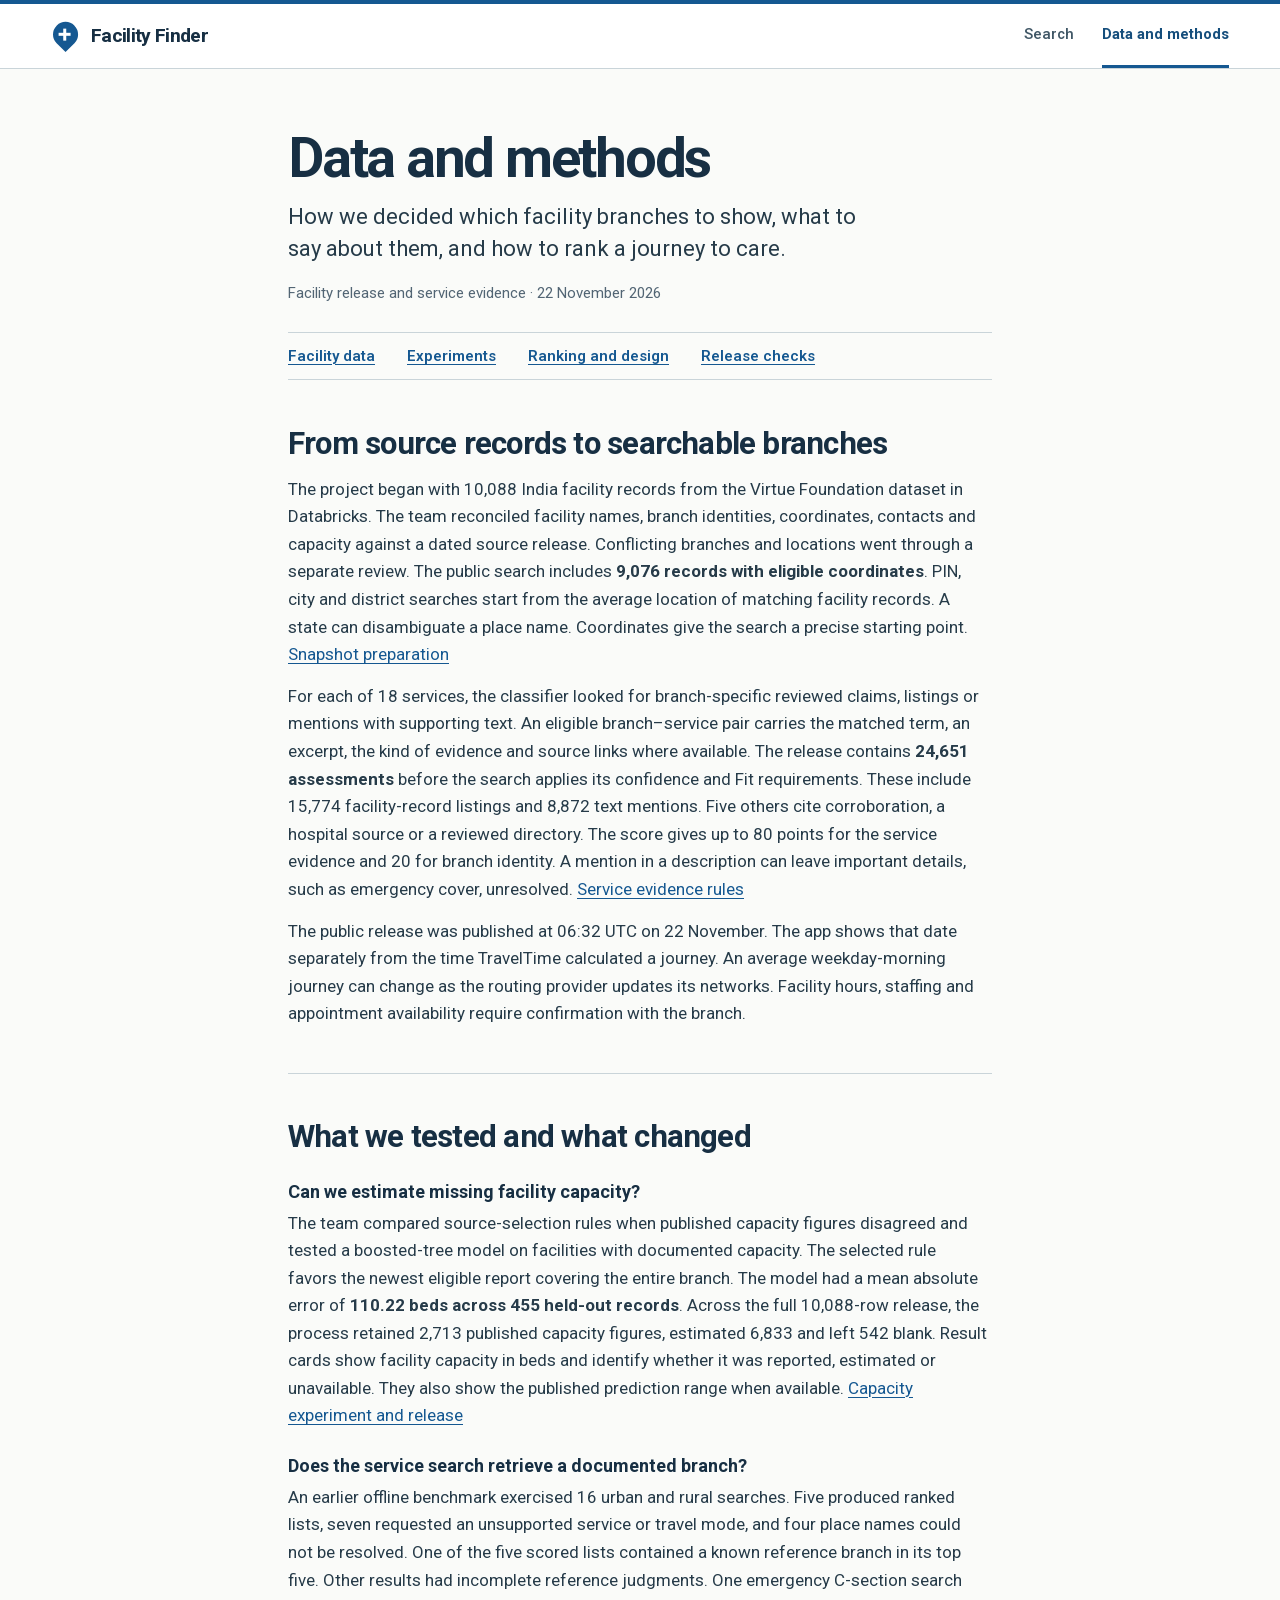
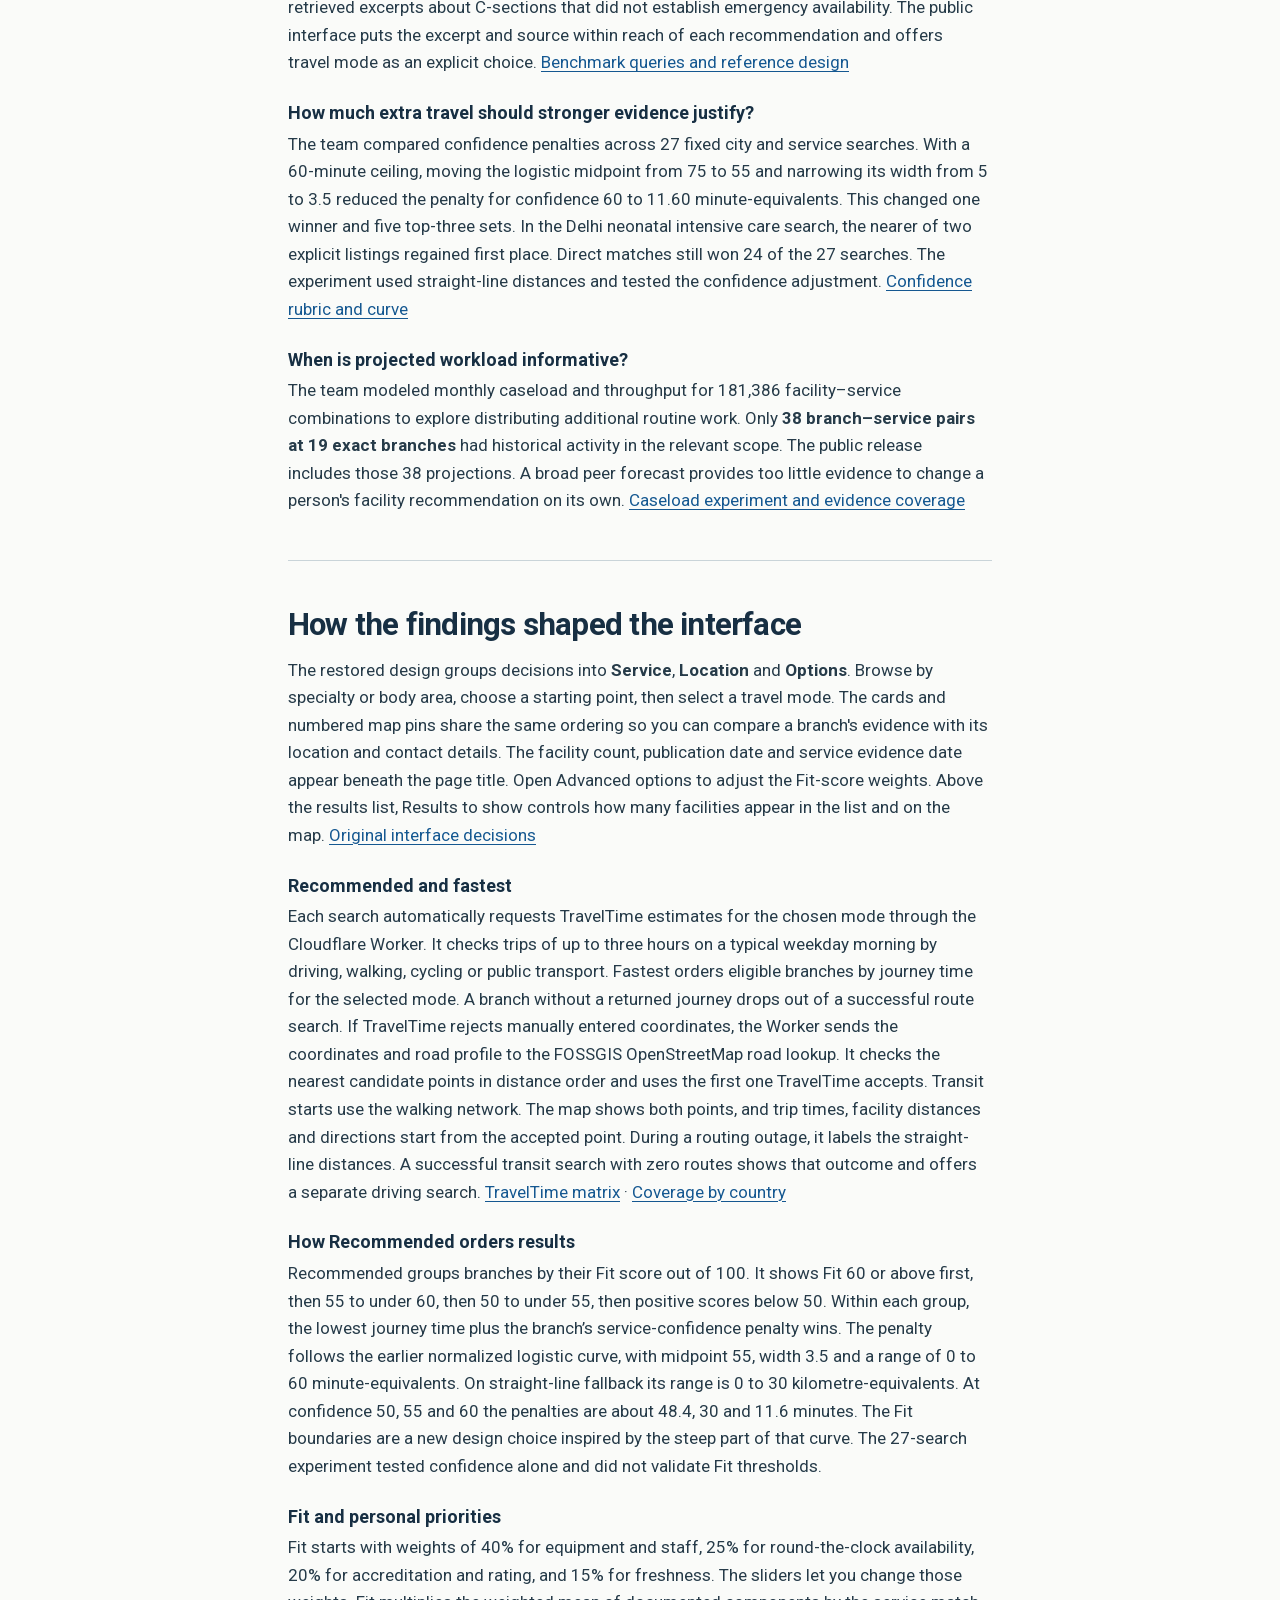
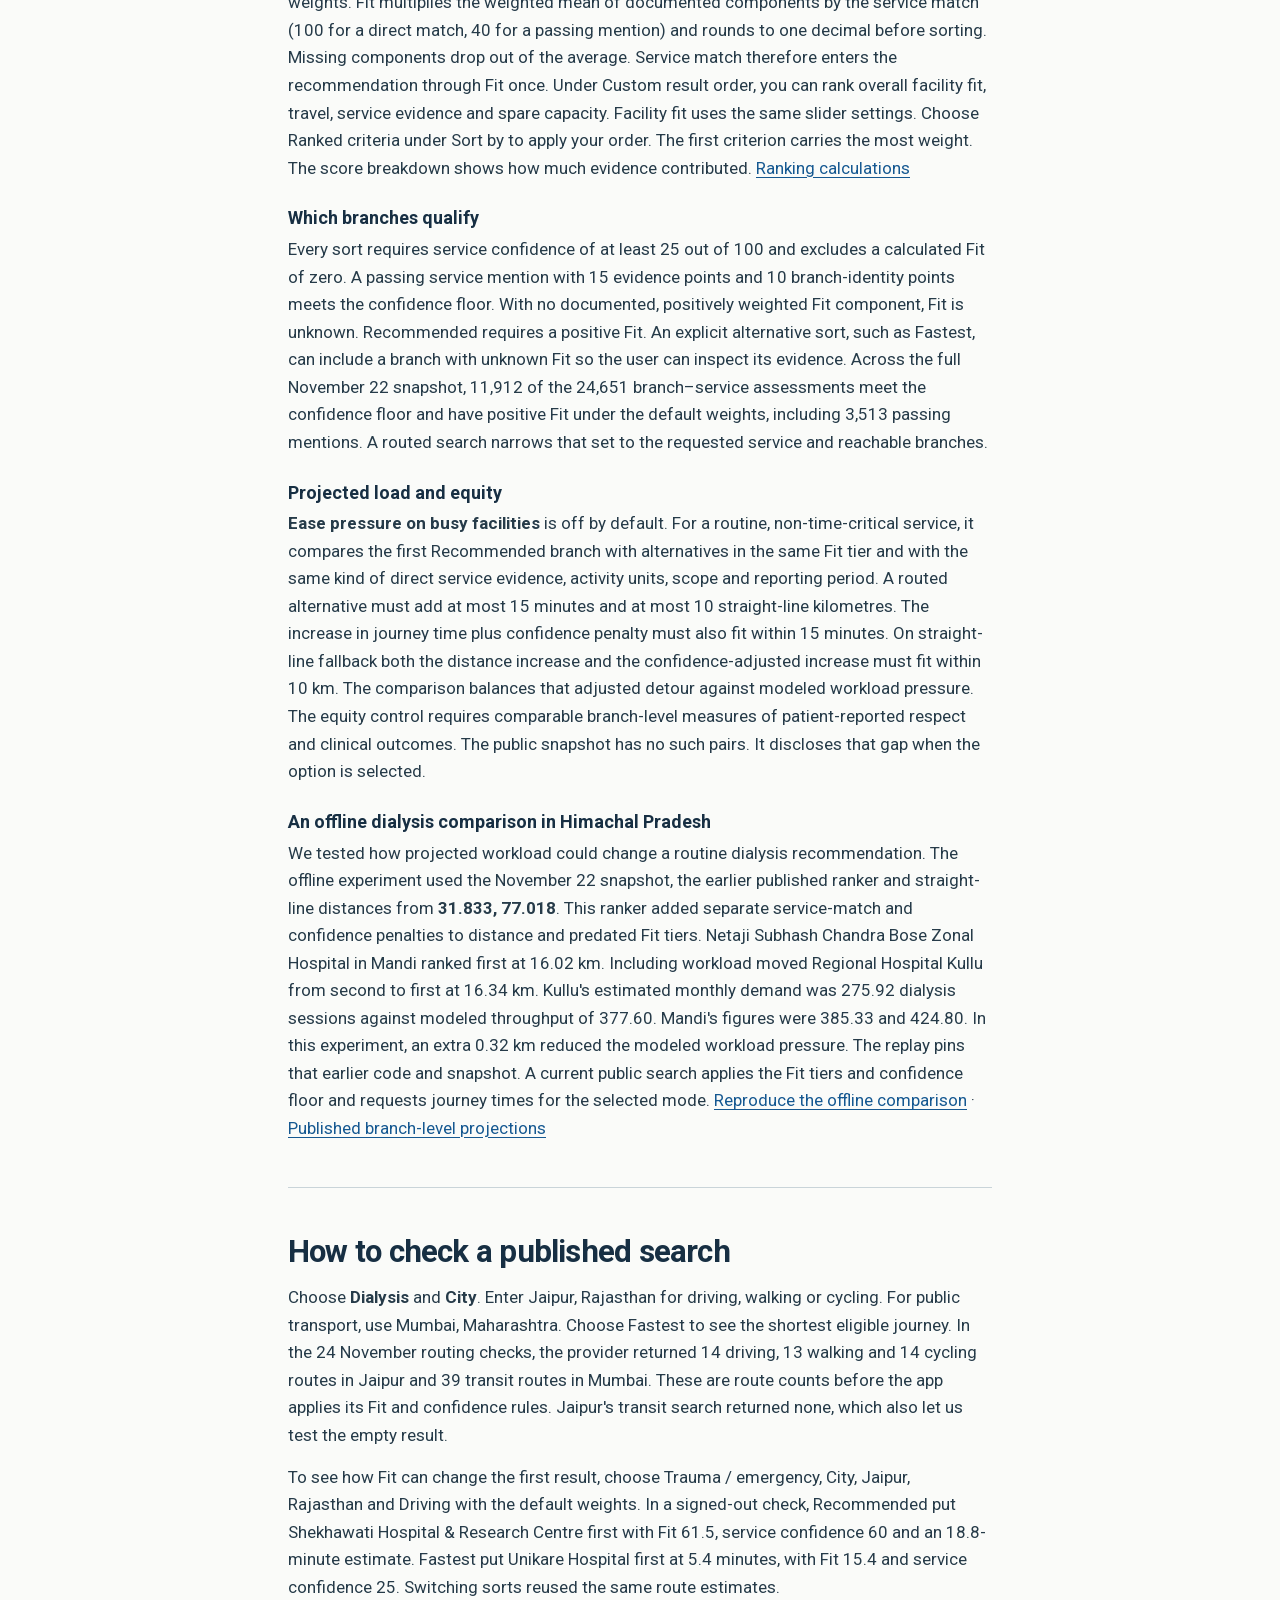
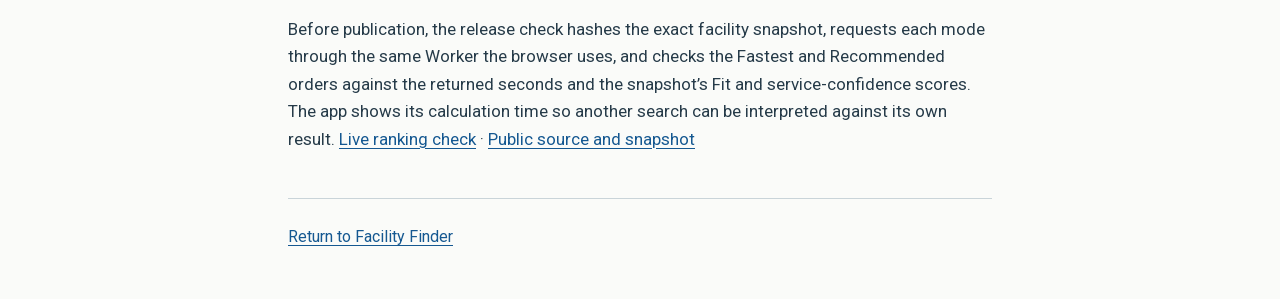
==== commit b6627ded: "Place the result count above the facility list" ====
--- a/methods.html
+++ b/methods.html
@@ -50,7 +50,7 @@
     </section>
     <section id="ranking" aria-labelledby="ranking-heading" tabindex="-1">
       <h2 id="ranking-heading">How the findings shaped the interface</h2>
-      <p>The restored design groups decisions into <strong>Service</strong>, <strong>Location</strong> and <strong>Options</strong>. Browse by specialty or body area, choose a starting point, then select a travel mode. The cards and numbered map pins share the same ordering so you can compare a branch's evidence with its location and contact details. The facility count, publication date and service evidence date appear beneath the page title. In Options, open Advanced options to set the number of results or adjust the Fit-score weights. <a href="https://github.com/augustchu/datathon-F26/blob/ed9d1a8/first-prototype/MAP_RESTORE.md">Original interface decisions</a></p>
+      <p>The restored design groups decisions into <strong>Service</strong>, <strong>Location</strong> and <strong>Options</strong>. Browse by specialty or body area, choose a starting point, then select a travel mode. The cards and numbered map pins share the same ordering so you can compare a branch's evidence with its location and contact details. The facility count, publication date and service evidence date appear beneath the page title. Open Advanced options to adjust the Fit-score weights. Above the results list, Results to show controls how many facilities appear in the list and on the map. <a href="https://github.com/augustchu/datathon-F26/blob/ed9d1a8/first-prototype/MAP_RESTORE.md">Original interface decisions</a></p>
       <dl>
         <dt>Recommended and fastest</dt><dd>Each search automatically requests TravelTime estimates for the chosen mode through the Cloudflare Worker. It checks trips of up to three hours on a typical weekday morning by driving, walking, cycling or public transport. Fastest orders eligible branches by journey time for the selected mode. A branch without a returned journey drops out of a successful route search. If TravelTime rejects manually entered coordinates, the Worker sends the coordinates and road profile to the FOSSGIS OpenStreetMap road lookup. It checks the nearest candidate points in distance order and uses the first one TravelTime accepts. Transit starts use the walking network. The map shows both points, and trip times, facility distances and directions start from the accepted point. During a routing outage, it labels the straight-line distances. A successful transit search with zero routes shows that outcome and offers a separate driving search. <a href="https://docs.traveltime.com/api/reference/time-filter-fast">TravelTime matrix</a> · <a href="https://docs.traveltime.com/api/overview/supported-countries">Coverage by country</a></dd>
         <dt>How Recommended orders results</dt><dd>Recommended groups branches by their Fit score out of 100. It shows Fit 60 or above first, then 55 to under 60, then 50 to under 55, then positive scores below 50. Within each group, the lowest journey time plus the branch’s service-confidence penalty wins. The penalty follows the earlier normalized logistic curve, with midpoint 55, width 3.5 and a range of 0 to 60 minute-equivalents. On straight-line fallback its range is 0 to 30 kilometre-equivalents. At confidence 50, 55 and 60 the penalties are about 48.4, 30 and 11.6 minutes. The Fit boundaries are a new design choice inspired by the steep part of that curve. The 27-search experiment tested confidence alone and did not validate Fit thresholds.</dd>
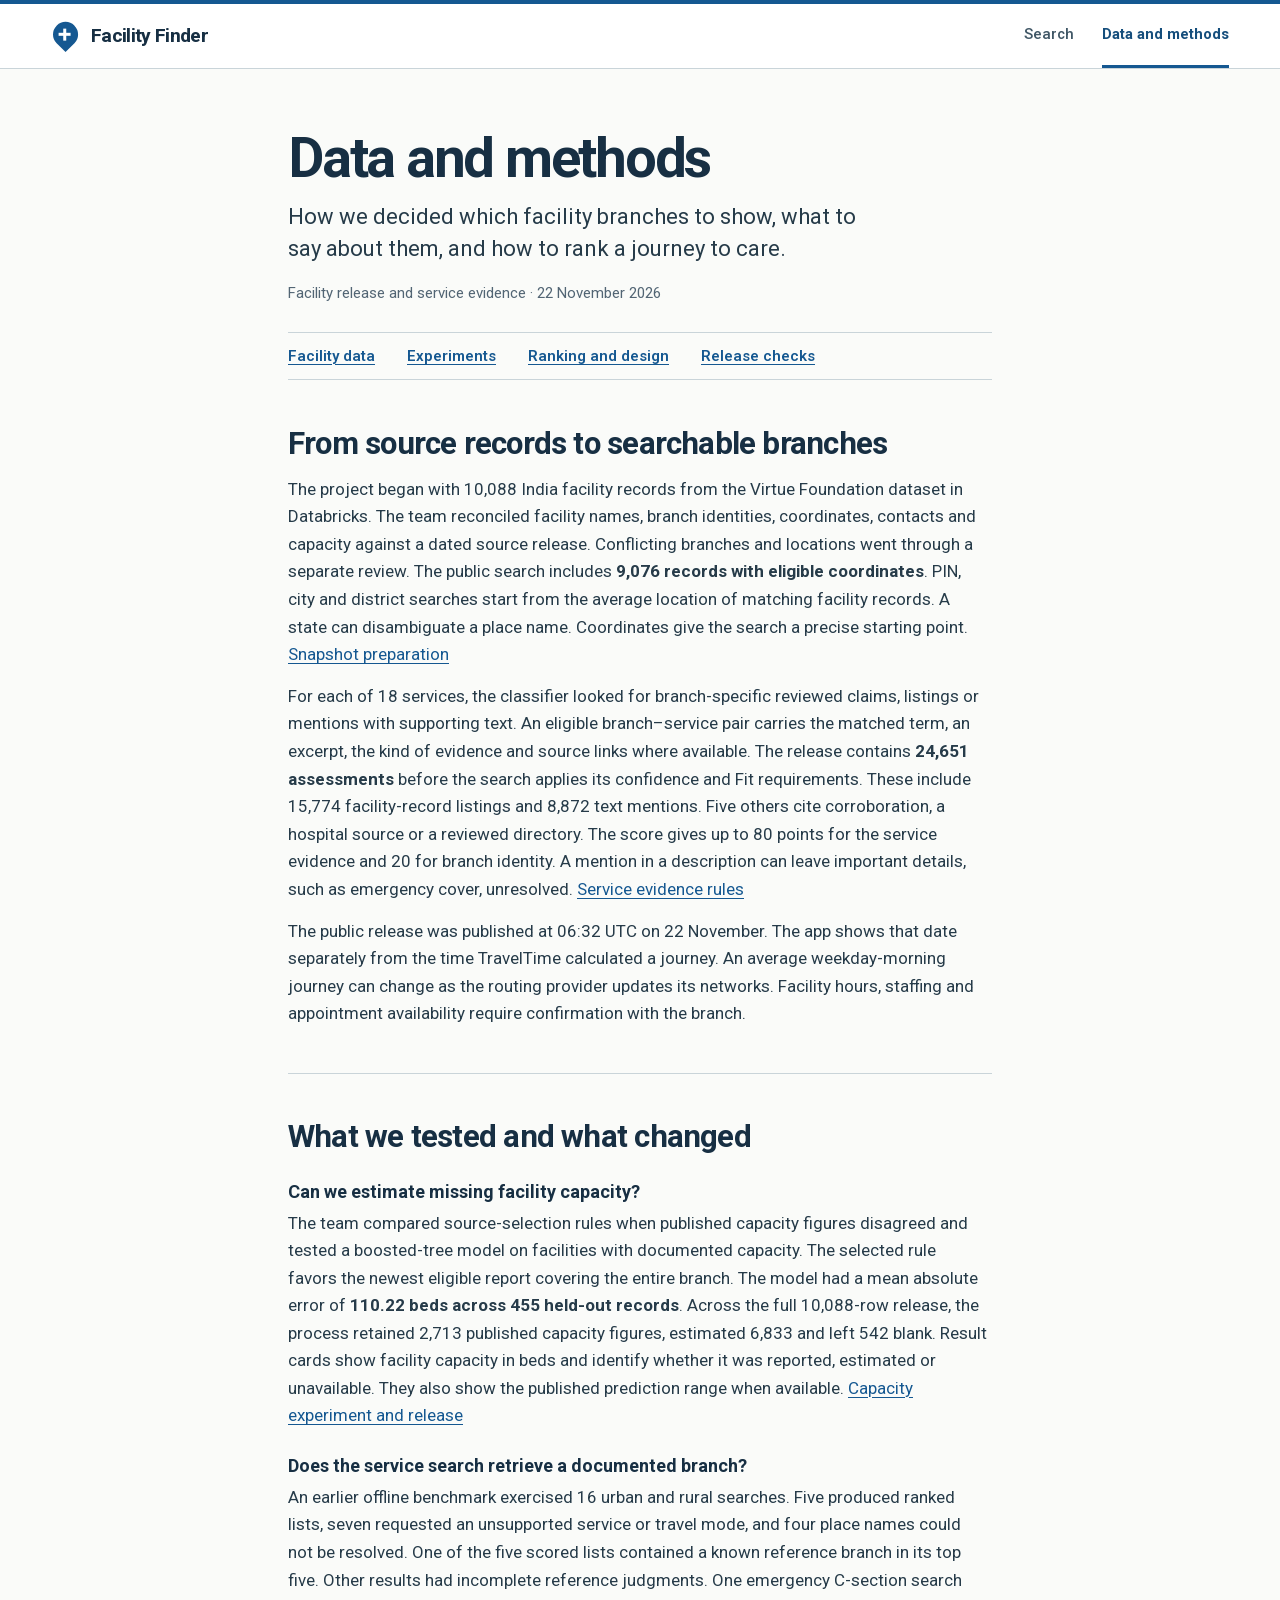
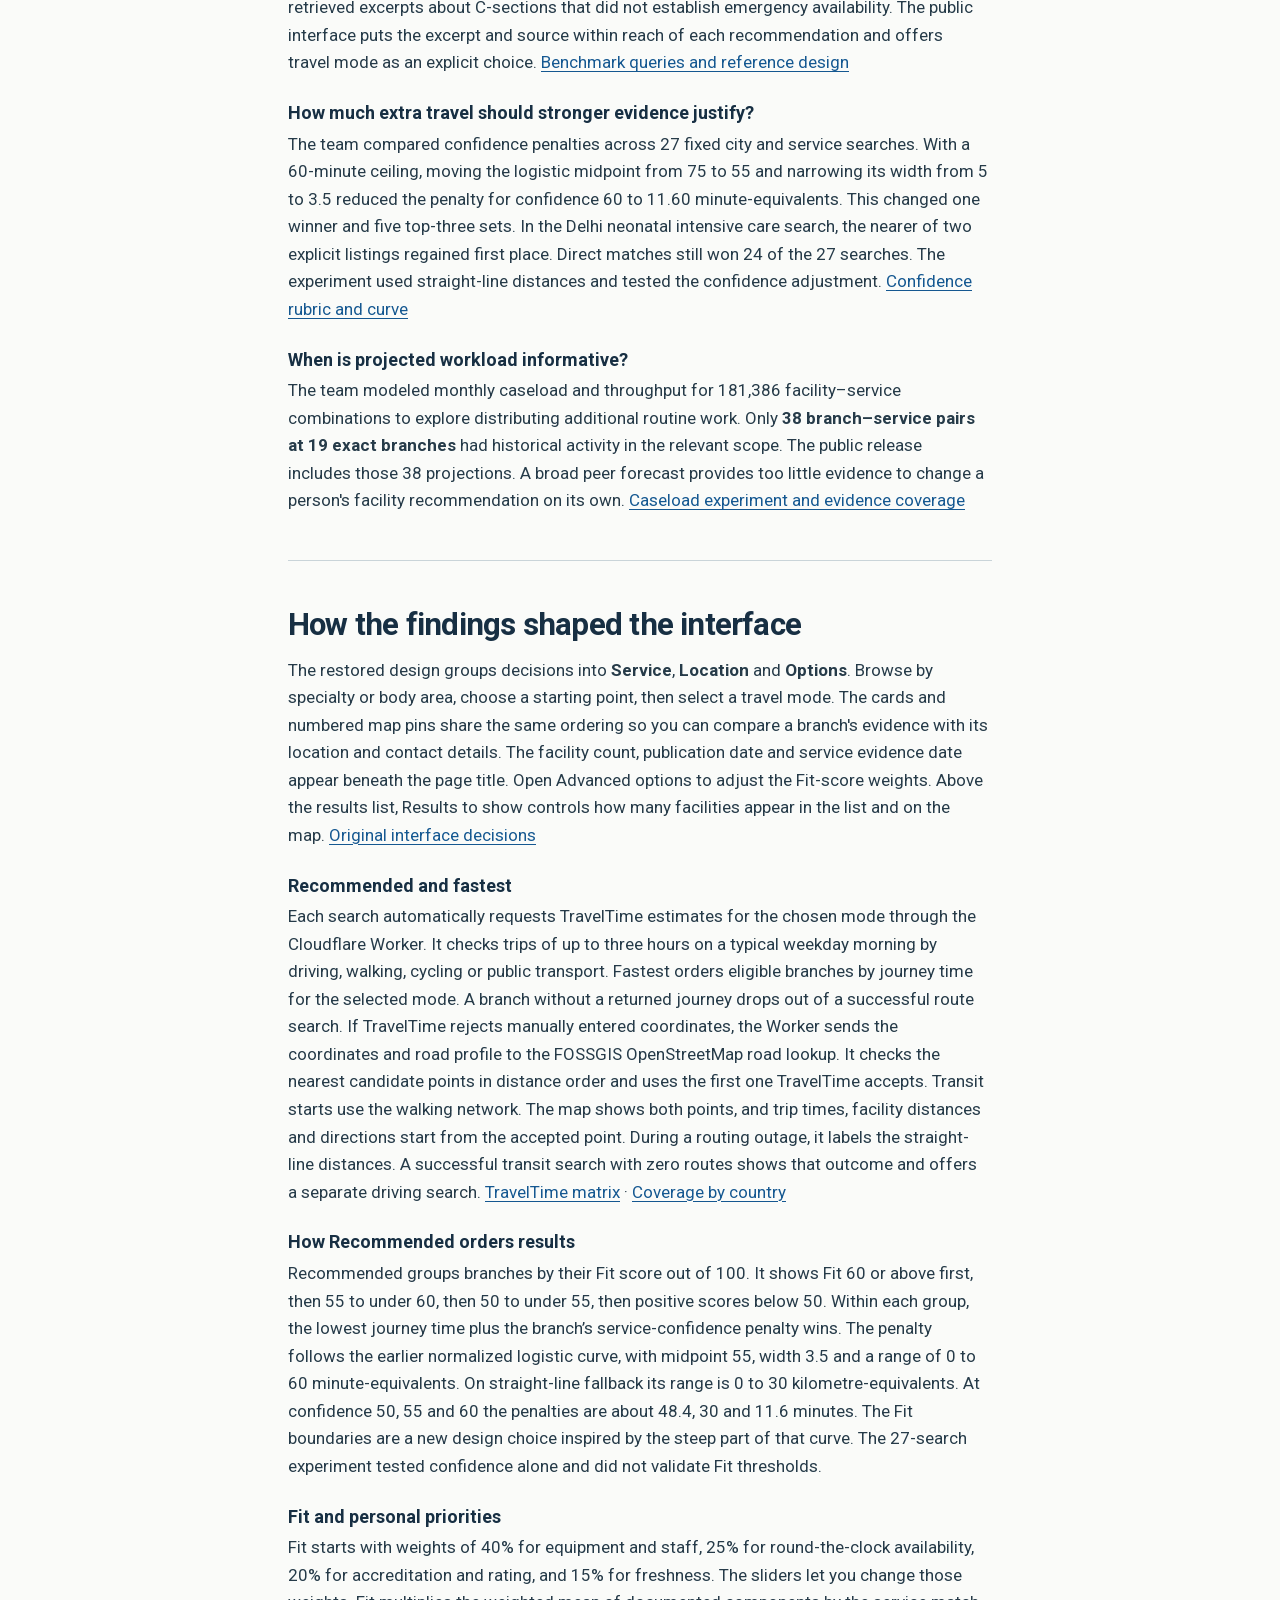
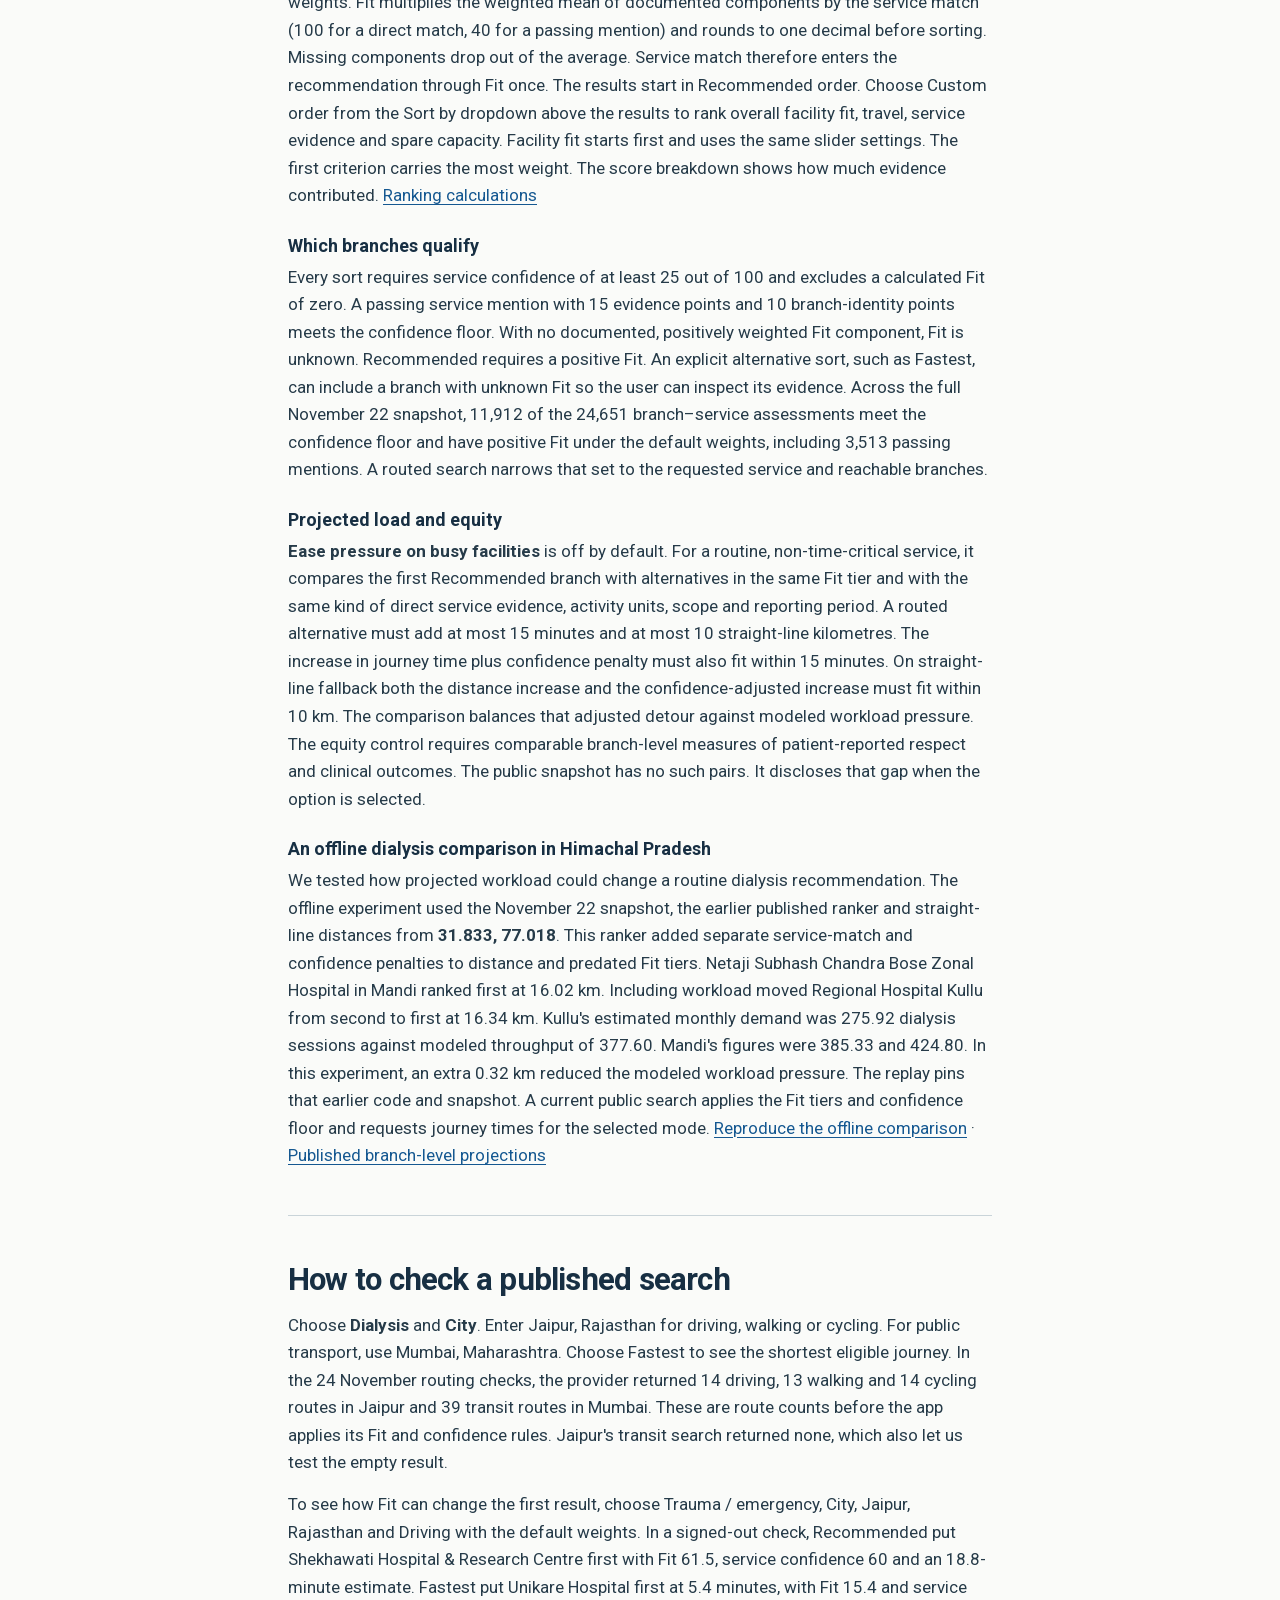
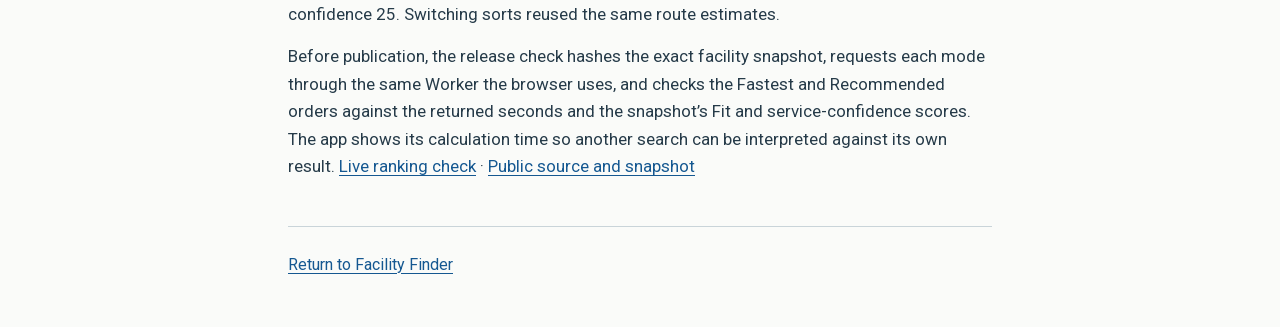
==== commit 7d92004b: "Choose a custom order from the results sort dropdown" ====
--- a/methods.html
+++ b/methods.html
@@ -54,7 +54,7 @@
       <dl>
         <dt>Recommended and fastest</dt><dd>Each search automatically requests TravelTime estimates for the chosen mode through the Cloudflare Worker. It checks trips of up to three hours on a typical weekday morning by driving, walking, cycling or public transport. Fastest orders eligible branches by journey time for the selected mode. A branch without a returned journey drops out of a successful route search. If TravelTime rejects manually entered coordinates, the Worker sends the coordinates and road profile to the FOSSGIS OpenStreetMap road lookup. It checks the nearest candidate points in distance order and uses the first one TravelTime accepts. Transit starts use the walking network. The map shows both points, and trip times, facility distances and directions start from the accepted point. During a routing outage, it labels the straight-line distances. A successful transit search with zero routes shows that outcome and offers a separate driving search. <a href="https://docs.traveltime.com/api/reference/time-filter-fast">TravelTime matrix</a> · <a href="https://docs.traveltime.com/api/overview/supported-countries">Coverage by country</a></dd>
         <dt>How Recommended orders results</dt><dd>Recommended groups branches by their Fit score out of 100. It shows Fit 60 or above first, then 55 to under 60, then 50 to under 55, then positive scores below 50. Within each group, the lowest journey time plus the branch’s service-confidence penalty wins. The penalty follows the earlier normalized logistic curve, with midpoint 55, width 3.5 and a range of 0 to 60 minute-equivalents. On straight-line fallback its range is 0 to 30 kilometre-equivalents. At confidence 50, 55 and 60 the penalties are about 48.4, 30 and 11.6 minutes. The Fit boundaries are a new design choice inspired by the steep part of that curve. The 27-search experiment tested confidence alone and did not validate Fit thresholds.</dd>
-        <dt>Fit and personal priorities</dt><dd>Fit starts with weights of 40% for equipment and staff, 25% for round-the-clock availability, 20% for accreditation and rating, and 15% for freshness. The sliders let you change those weights. Fit multiplies the weighted mean of documented components by the service match (100 for a direct match, 40 for a passing mention) and rounds to one decimal before sorting. Missing components drop out of the average. Service match therefore enters the recommendation through Fit once. Under Custom result order, you can rank overall facility fit, travel, service evidence and spare capacity. Facility fit uses the same slider settings. Choose Ranked criteria under Sort by to apply your order. The first criterion carries the most weight. The score breakdown shows how much evidence contributed. <a href="https://github.com/yana-157/facility-finder/blob/main/ranking.js">Ranking calculations</a></dd>
+        <dt>Fit and personal priorities</dt><dd>Fit starts with weights of 40% for equipment and staff, 25% for round-the-clock availability, 20% for accreditation and rating, and 15% for freshness. The sliders let you change those weights. Fit multiplies the weighted mean of documented components by the service match (100 for a direct match, 40 for a passing mention) and rounds to one decimal before sorting. Missing components drop out of the average. Service match therefore enters the recommendation through Fit once. The results start in Recommended order. Choose Custom order from the Sort by dropdown above the results to rank overall facility fit, travel, service evidence and spare capacity. Facility fit starts first and uses the same slider settings. The first criterion carries the most weight. The score breakdown shows how much evidence contributed. <a href="https://github.com/yana-157/facility-finder/blob/main/ranking.js">Ranking calculations</a></dd>
         <dt>Which branches qualify</dt><dd>Every sort requires service confidence of at least 25 out of 100 and excludes a calculated Fit of zero. A passing service mention with 15 evidence points and 10 branch-identity points meets the confidence floor. With no documented, positively weighted Fit component, Fit is unknown. Recommended requires a positive Fit. An explicit alternative sort, such as Fastest, can include a branch with unknown Fit so the user can inspect its evidence. Across the full November 22 snapshot, 11,912 of the 24,651 branch–service assessments meet the confidence floor and have positive Fit under the default weights, including 3,513 passing mentions. A routed search narrows that set to the requested service and reachable branches.</dd>
         <dt>Projected load and equity</dt><dd><strong>Ease pressure on busy facilities</strong> is off by default. For a routine, non-time-critical service, it compares the first Recommended branch with alternatives in the same Fit tier and with the same kind of direct service evidence, activity units, scope and reporting period. A routed alternative must add at most 15 minutes and at most 10 straight-line kilometres. The increase in journey time plus confidence penalty must also fit within 15 minutes. On straight-line fallback both the distance increase and the confidence-adjusted increase must fit within 10 km. The comparison balances that adjusted detour against modeled workload pressure. The equity control requires comparable branch-level measures of patient-reported respect and clinical outcomes. The public snapshot has no such pairs. It discloses that gap when the option is selected.</dd>
       </dl>
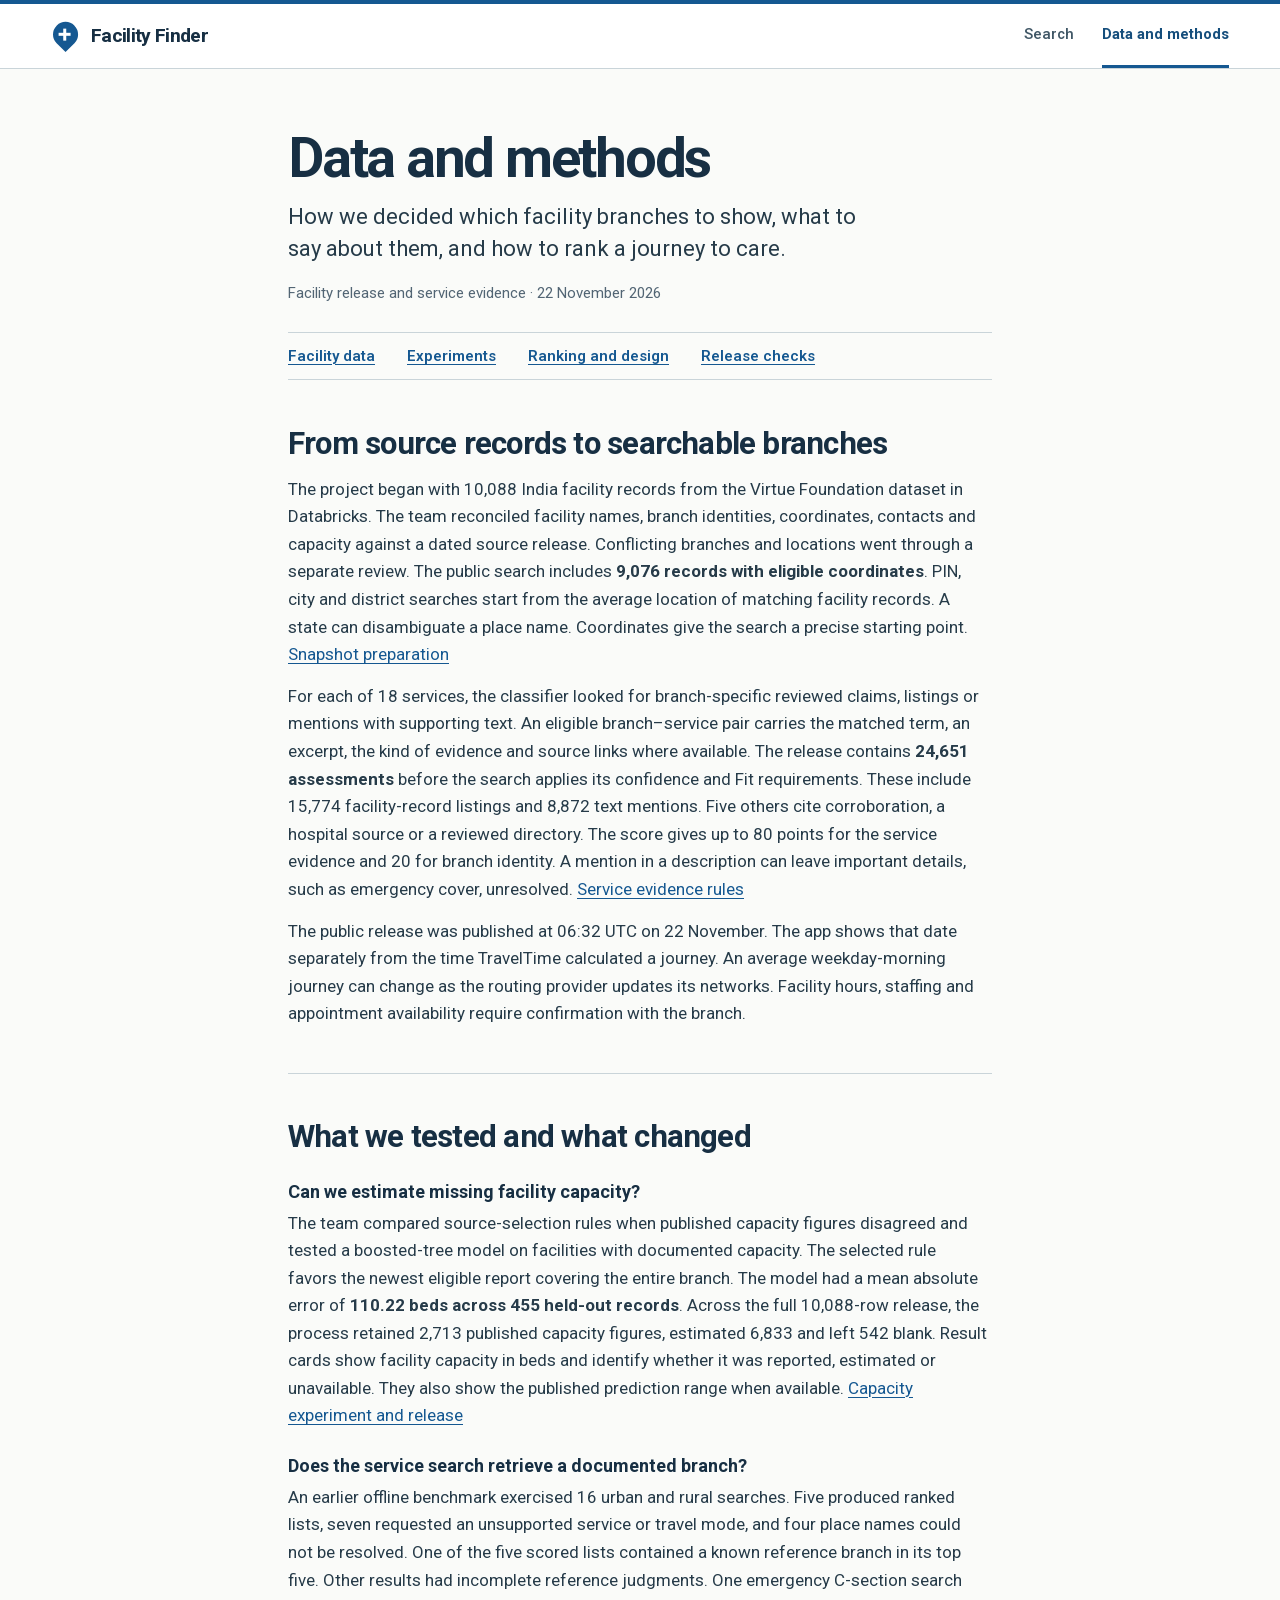
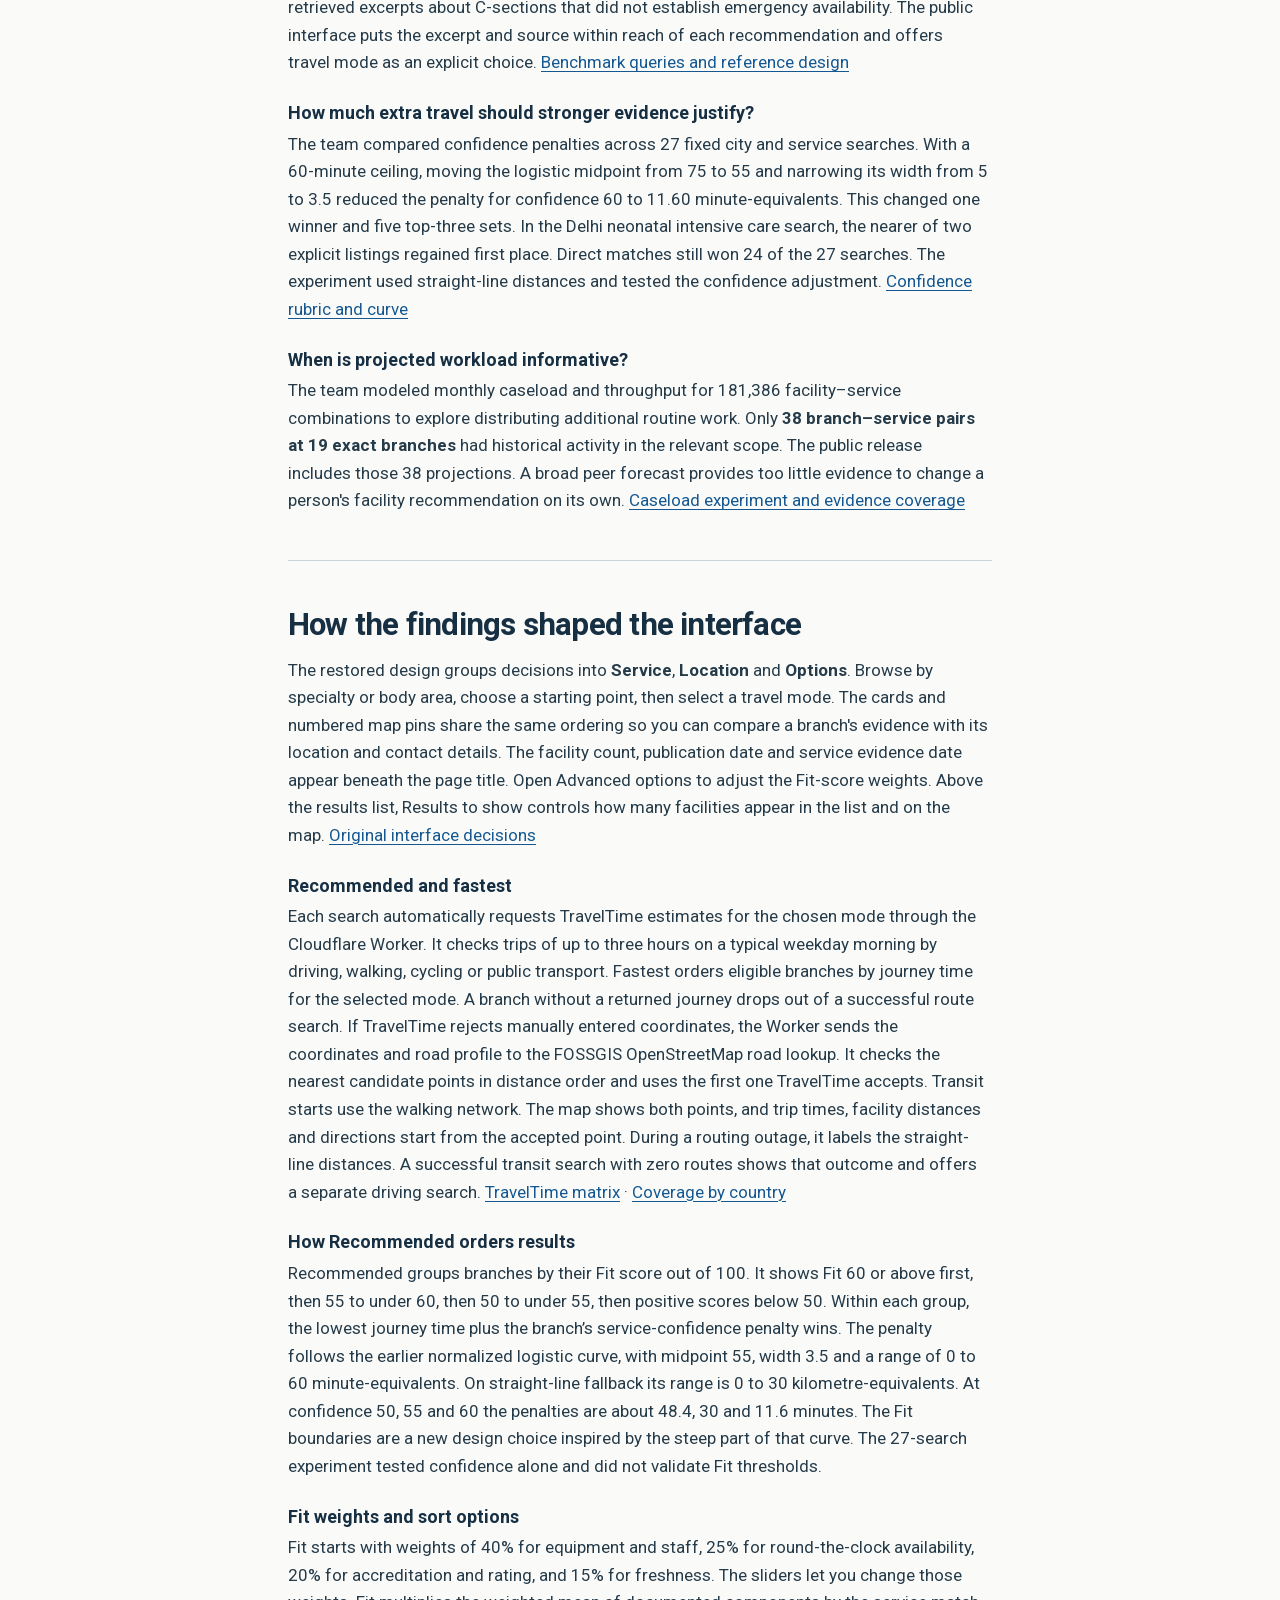
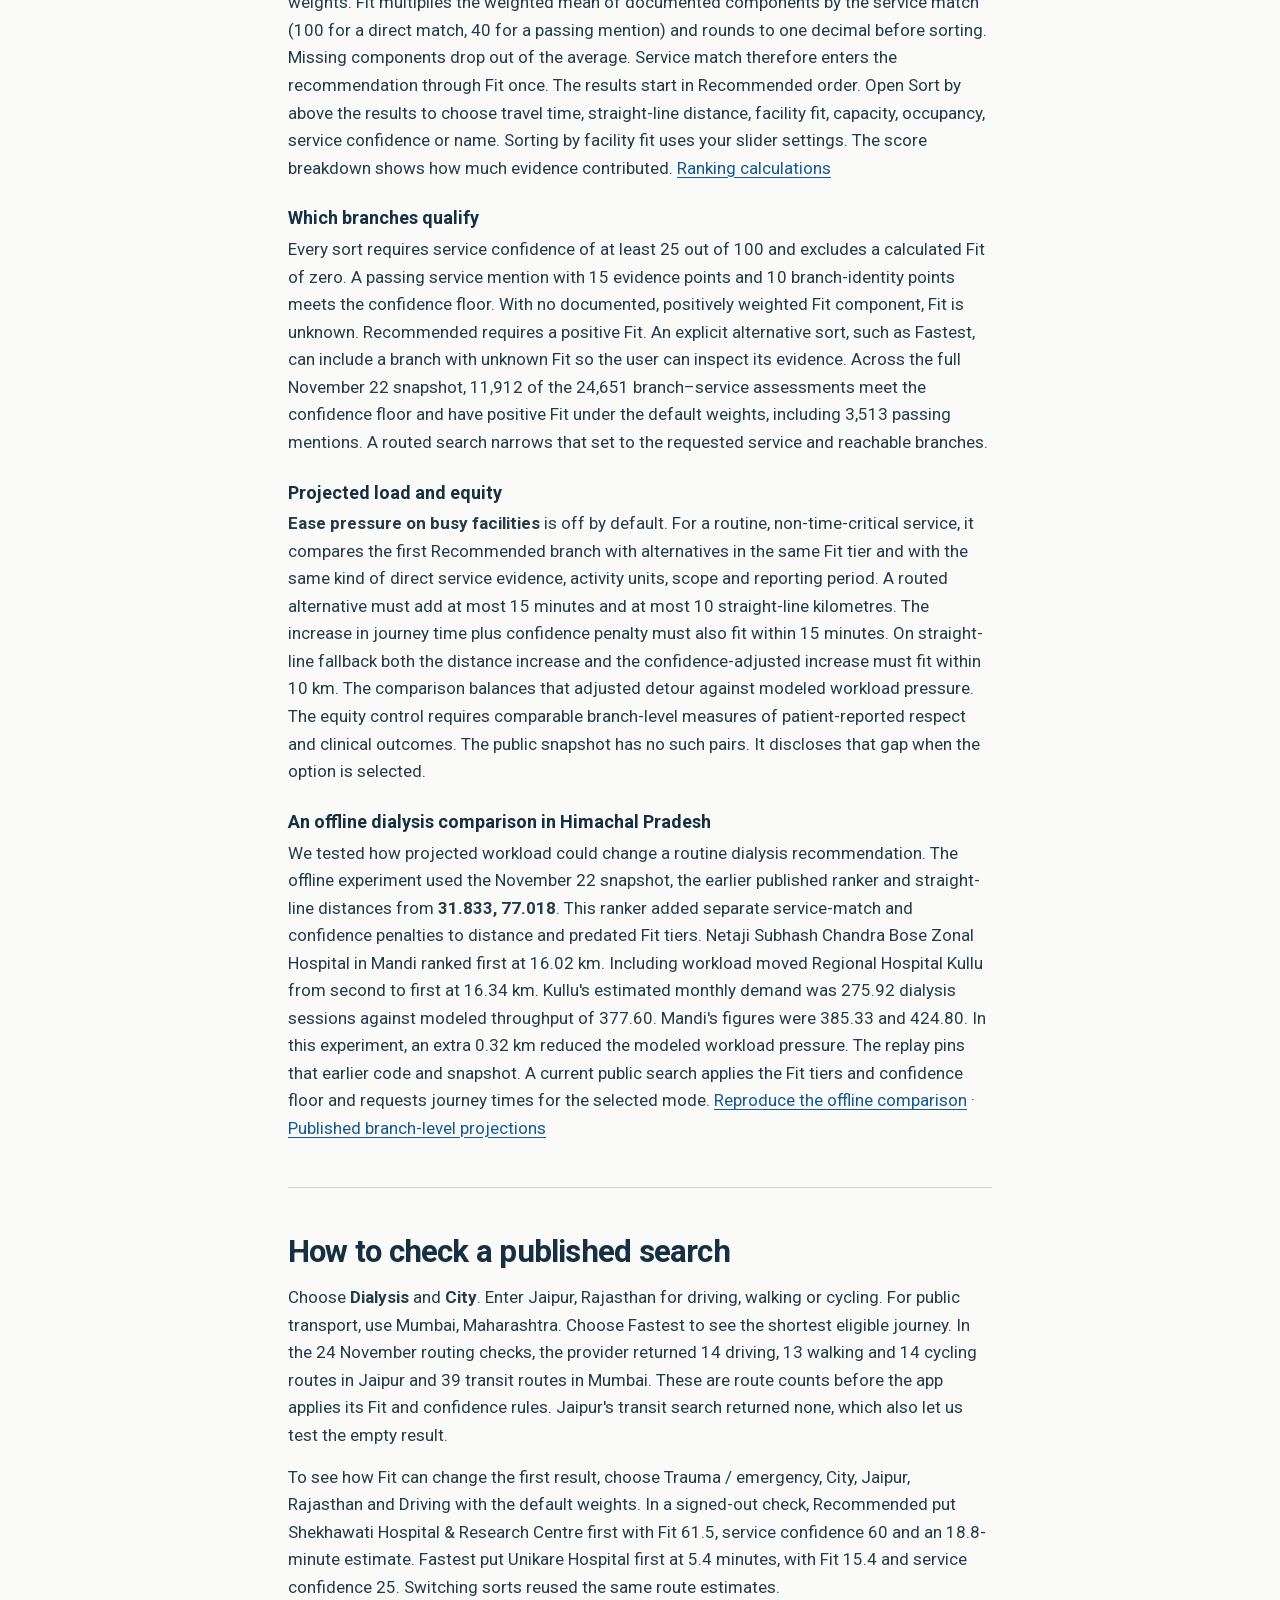
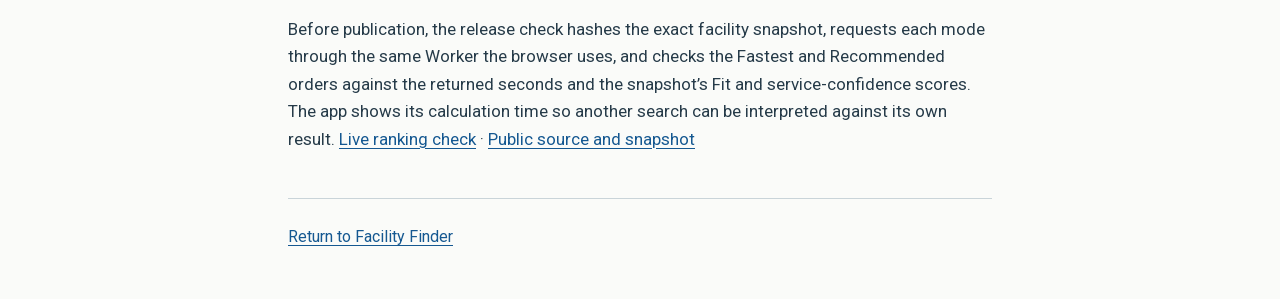
==== commit 10ebd531: "List every result sort directly in the dropdown" ====
--- a/methods.html
+++ b/methods.html
@@ -54,7 +54,7 @@
       <dl>
         <dt>Recommended and fastest</dt><dd>Each search automatically requests TravelTime estimates for the chosen mode through the Cloudflare Worker. It checks trips of up to three hours on a typical weekday morning by driving, walking, cycling or public transport. Fastest orders eligible branches by journey time for the selected mode. A branch without a returned journey drops out of a successful route search. If TravelTime rejects manually entered coordinates, the Worker sends the coordinates and road profile to the FOSSGIS OpenStreetMap road lookup. It checks the nearest candidate points in distance order and uses the first one TravelTime accepts. Transit starts use the walking network. The map shows both points, and trip times, facility distances and directions start from the accepted point. During a routing outage, it labels the straight-line distances. A successful transit search with zero routes shows that outcome and offers a separate driving search. <a href="https://docs.traveltime.com/api/reference/time-filter-fast">TravelTime matrix</a> · <a href="https://docs.traveltime.com/api/overview/supported-countries">Coverage by country</a></dd>
         <dt>How Recommended orders results</dt><dd>Recommended groups branches by their Fit score out of 100. It shows Fit 60 or above first, then 55 to under 60, then 50 to under 55, then positive scores below 50. Within each group, the lowest journey time plus the branch’s service-confidence penalty wins. The penalty follows the earlier normalized logistic curve, with midpoint 55, width 3.5 and a range of 0 to 60 minute-equivalents. On straight-line fallback its range is 0 to 30 kilometre-equivalents. At confidence 50, 55 and 60 the penalties are about 48.4, 30 and 11.6 minutes. The Fit boundaries are a new design choice inspired by the steep part of that curve. The 27-search experiment tested confidence alone and did not validate Fit thresholds.</dd>
-        <dt>Fit and personal priorities</dt><dd>Fit starts with weights of 40% for equipment and staff, 25% for round-the-clock availability, 20% for accreditation and rating, and 15% for freshness. The sliders let you change those weights. Fit multiplies the weighted mean of documented components by the service match (100 for a direct match, 40 for a passing mention) and rounds to one decimal before sorting. Missing components drop out of the average. Service match therefore enters the recommendation through Fit once. The results start in Recommended order. Choose Custom order from the Sort by dropdown above the results to rank overall facility fit, travel, service evidence and spare capacity. Facility fit starts first and uses the same slider settings. The first criterion carries the most weight. The score breakdown shows how much evidence contributed. <a href="https://github.com/yana-157/facility-finder/blob/main/ranking.js">Ranking calculations</a></dd>
+        <dt>Fit weights and sort options</dt><dd>Fit starts with weights of 40% for equipment and staff, 25% for round-the-clock availability, 20% for accreditation and rating, and 15% for freshness. The sliders let you change those weights. Fit multiplies the weighted mean of documented components by the service match (100 for a direct match, 40 for a passing mention) and rounds to one decimal before sorting. Missing components drop out of the average. Service match therefore enters the recommendation through Fit once. The results start in Recommended order. Open Sort by above the results to choose travel time, straight-line distance, facility fit, capacity, occupancy, service confidence or name. Sorting by facility fit uses your slider settings. The score breakdown shows how much evidence contributed. <a href="https://github.com/yana-157/facility-finder/blob/main/ranking.js">Ranking calculations</a></dd>
         <dt>Which branches qualify</dt><dd>Every sort requires service confidence of at least 25 out of 100 and excludes a calculated Fit of zero. A passing service mention with 15 evidence points and 10 branch-identity points meets the confidence floor. With no documented, positively weighted Fit component, Fit is unknown. Recommended requires a positive Fit. An explicit alternative sort, such as Fastest, can include a branch with unknown Fit so the user can inspect its evidence. Across the full November 22 snapshot, 11,912 of the 24,651 branch–service assessments meet the confidence floor and have positive Fit under the default weights, including 3,513 passing mentions. A routed search narrows that set to the requested service and reachable branches.</dd>
         <dt>Projected load and equity</dt><dd><strong>Ease pressure on busy facilities</strong> is off by default. For a routine, non-time-critical service, it compares the first Recommended branch with alternatives in the same Fit tier and with the same kind of direct service evidence, activity units, scope and reporting period. A routed alternative must add at most 15 minutes and at most 10 straight-line kilometres. The increase in journey time plus confidence penalty must also fit within 15 minutes. On straight-line fallback both the distance increase and the confidence-adjusted increase must fit within 10 km. The comparison balances that adjusted detour against modeled workload pressure. The equity control requires comparable branch-level measures of patient-reported respect and clinical outcomes. The public snapshot has no such pairs. It discloses that gap when the option is selected.</dd>
       </dl>
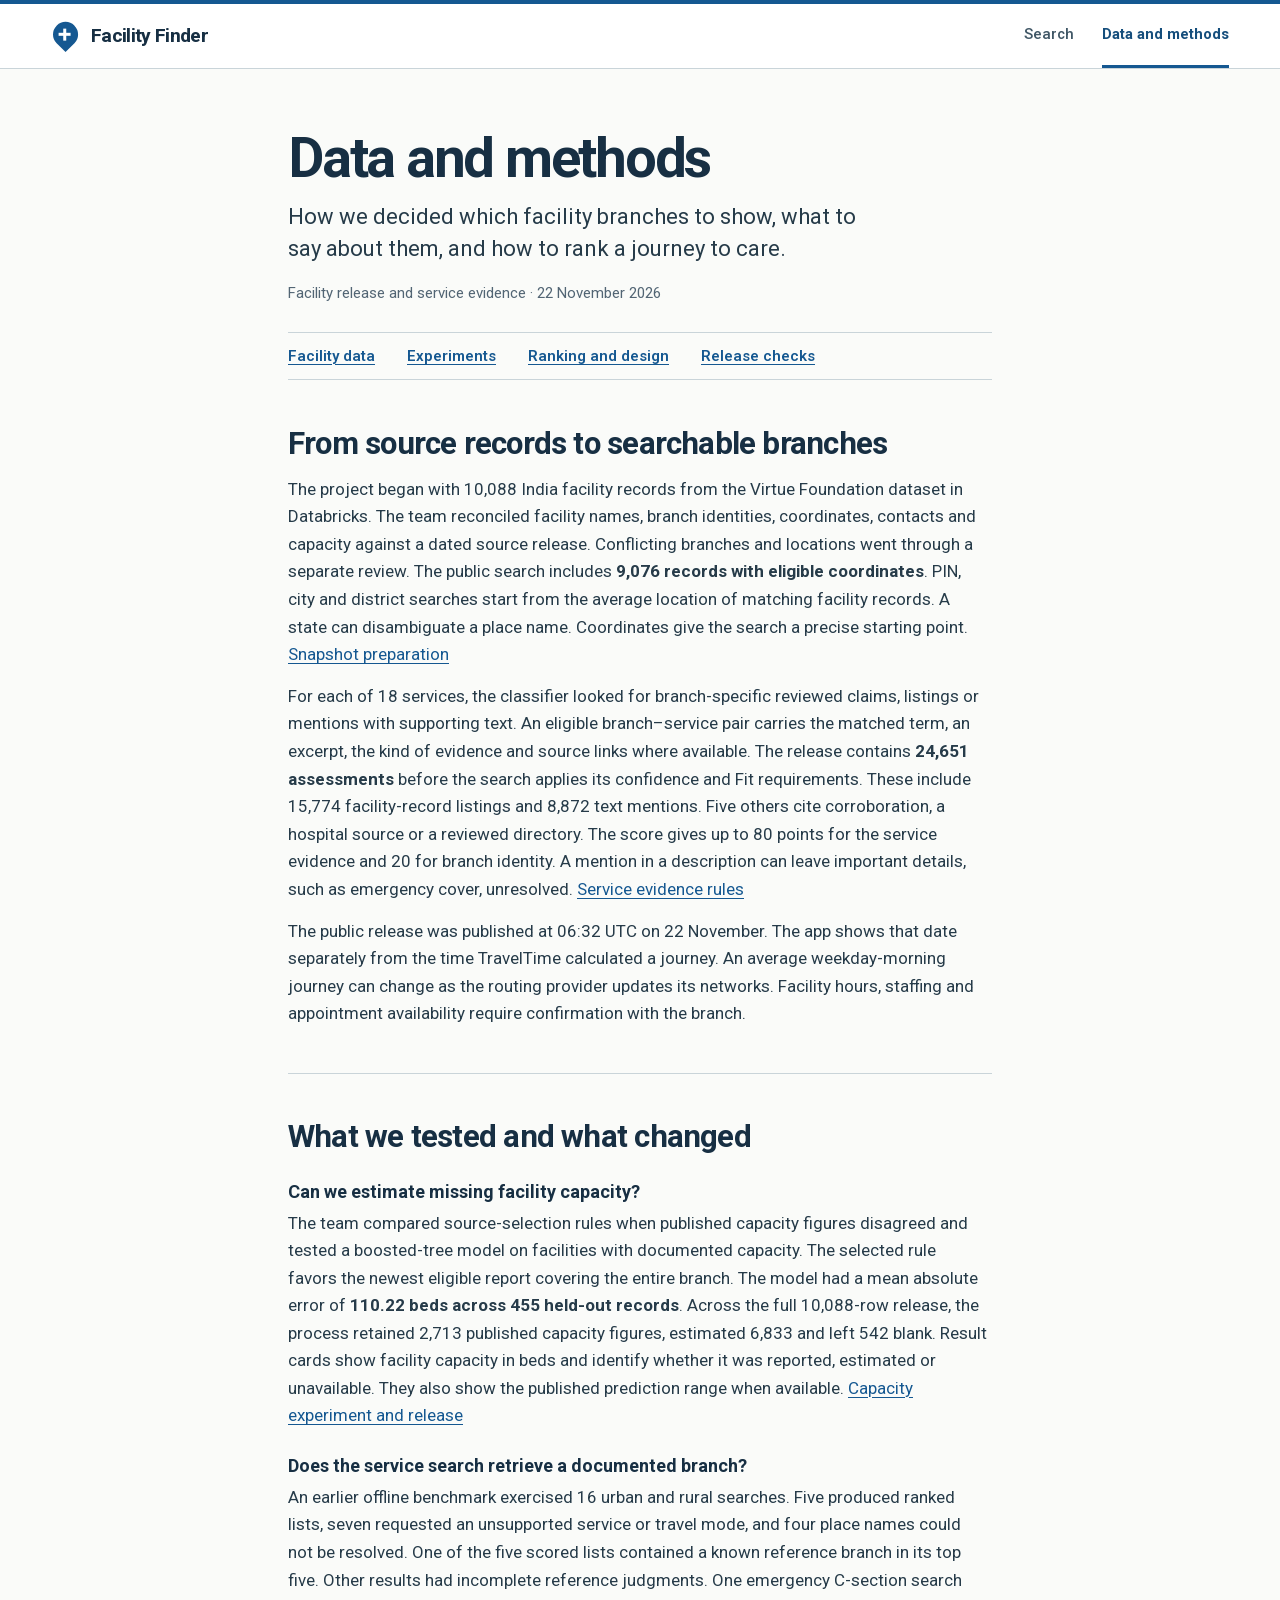
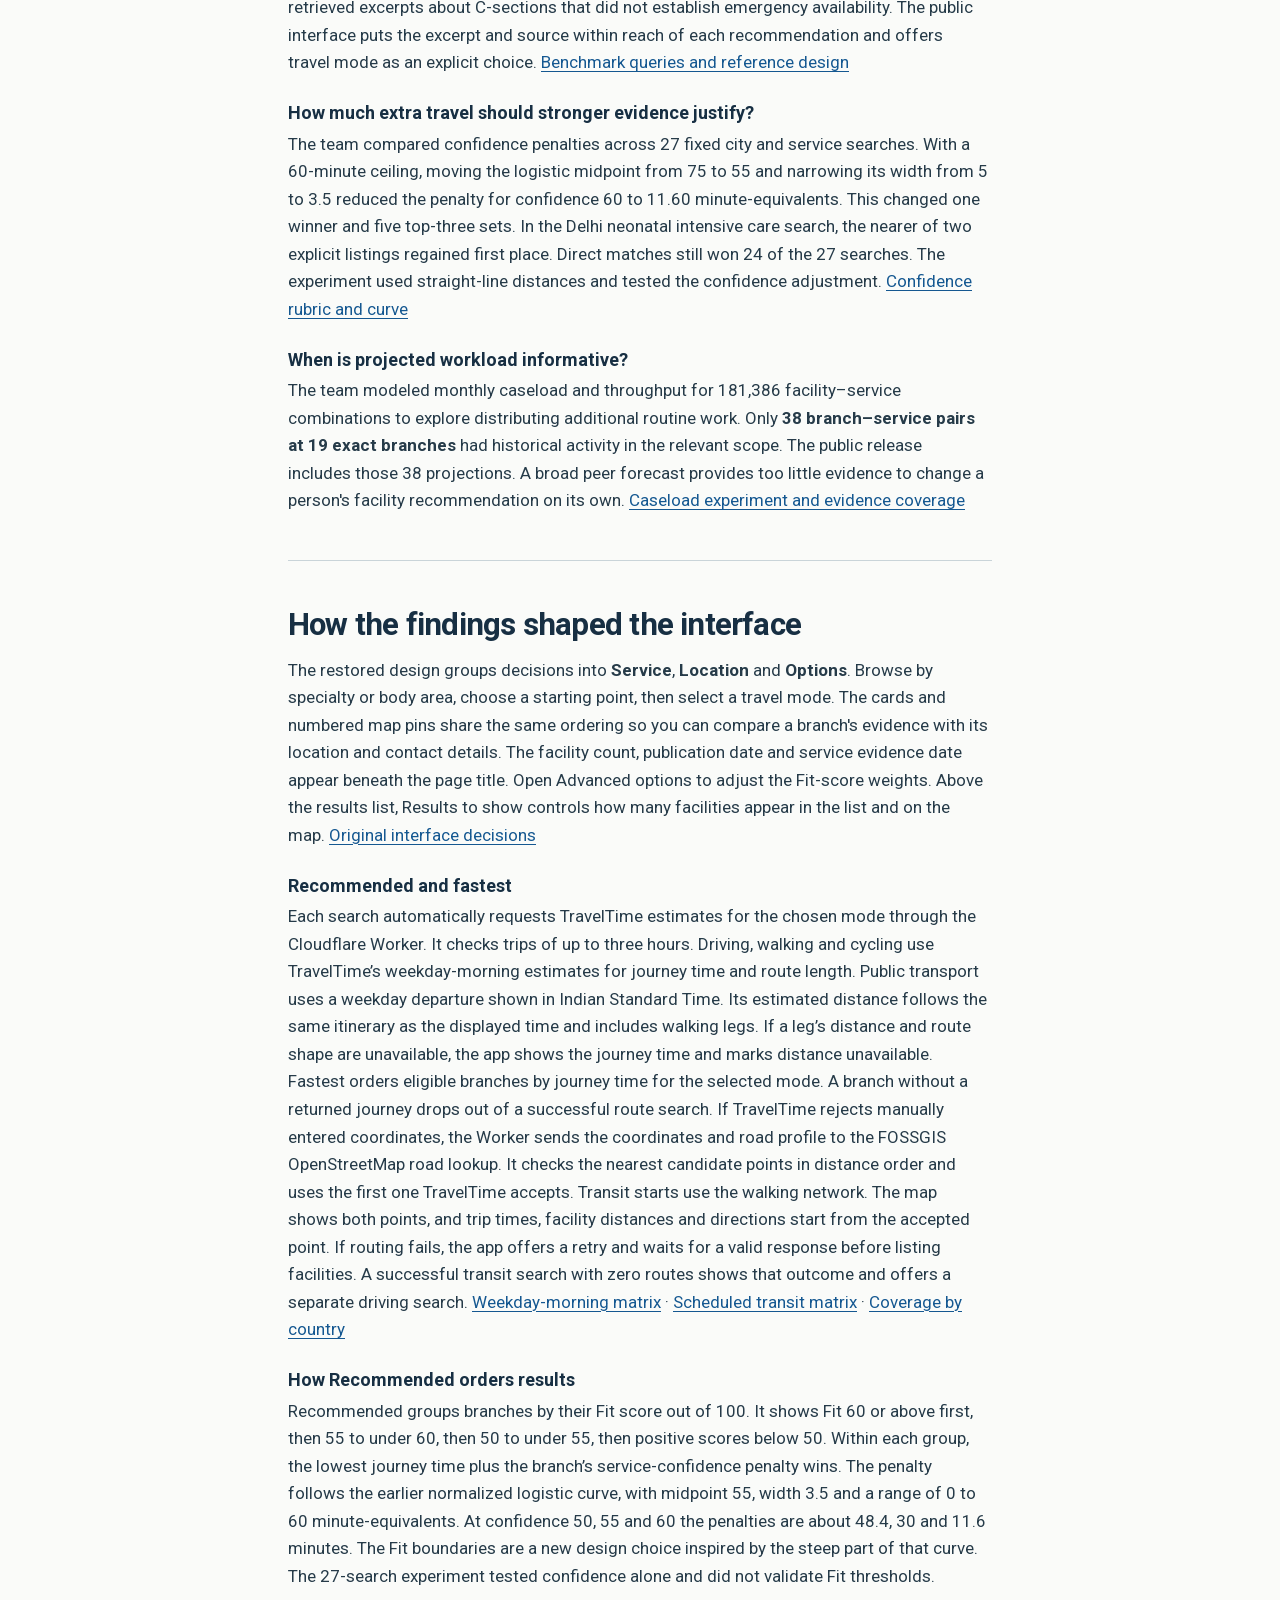
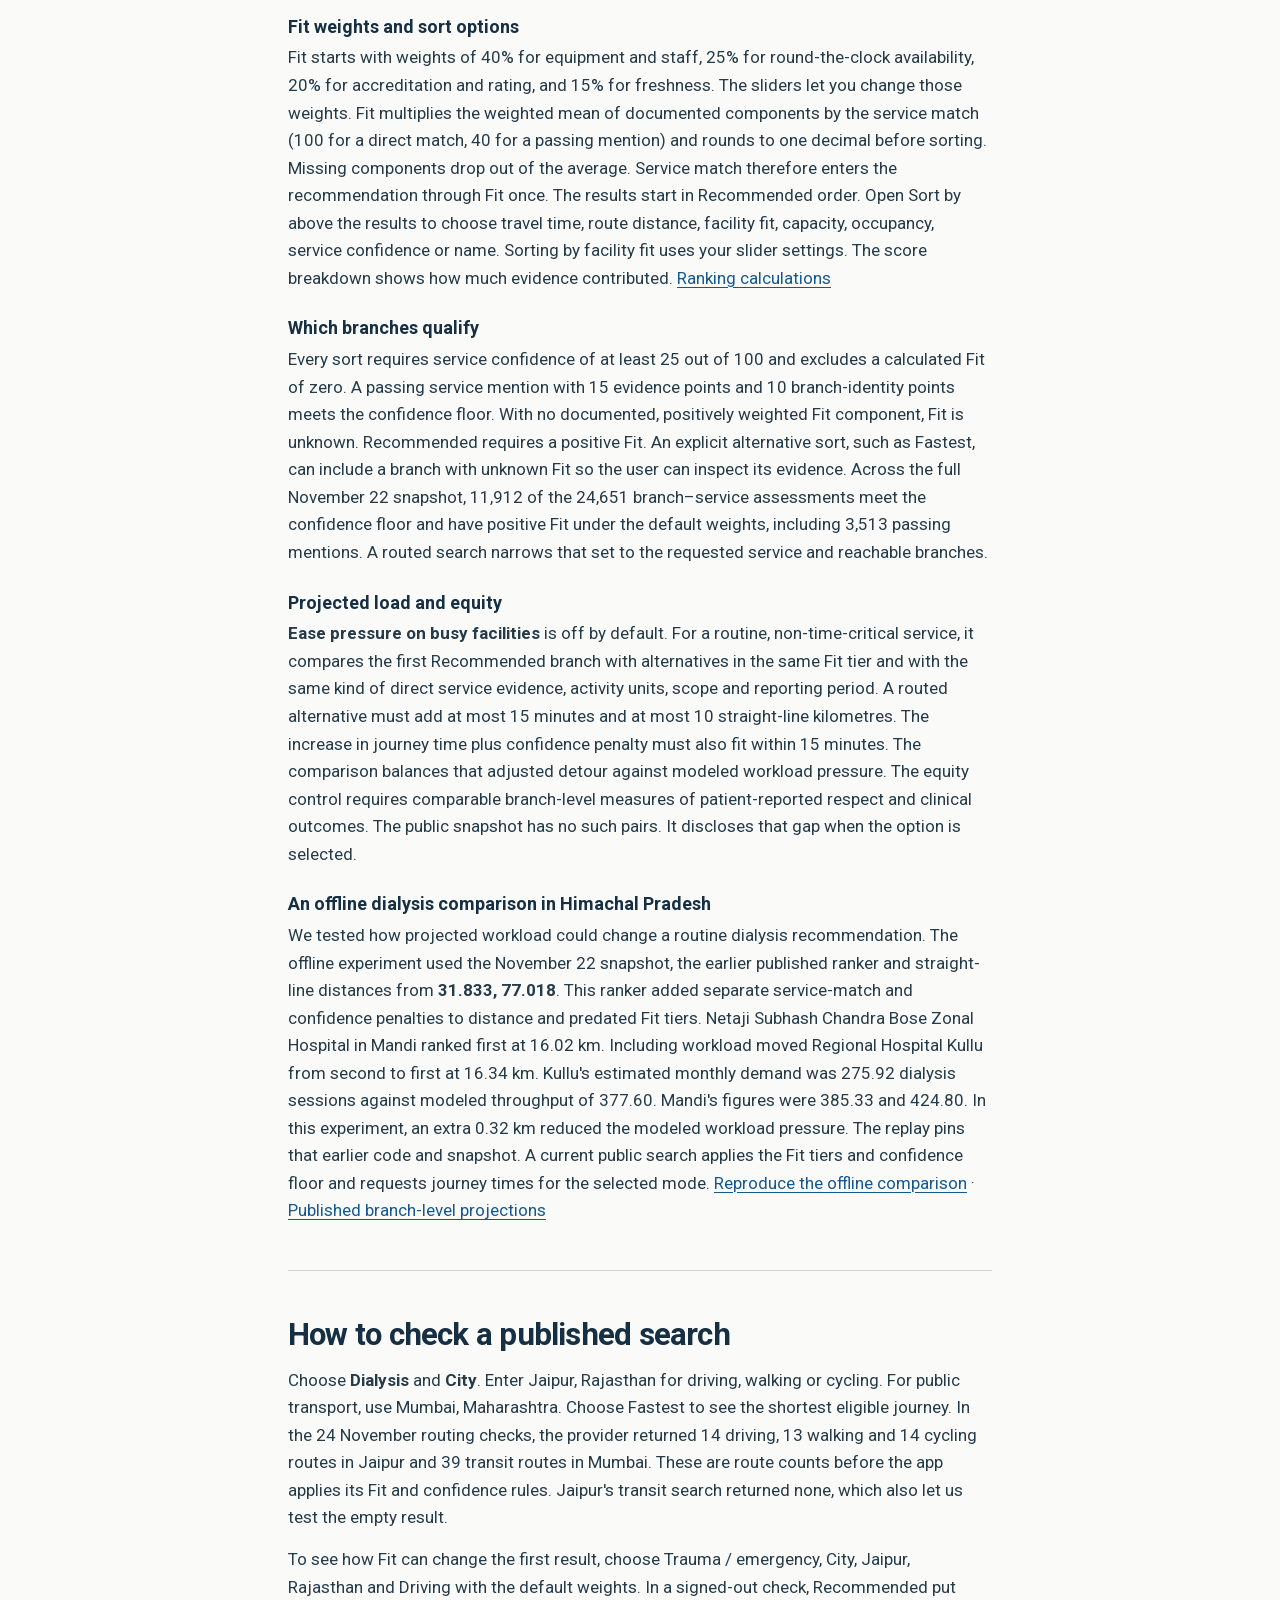
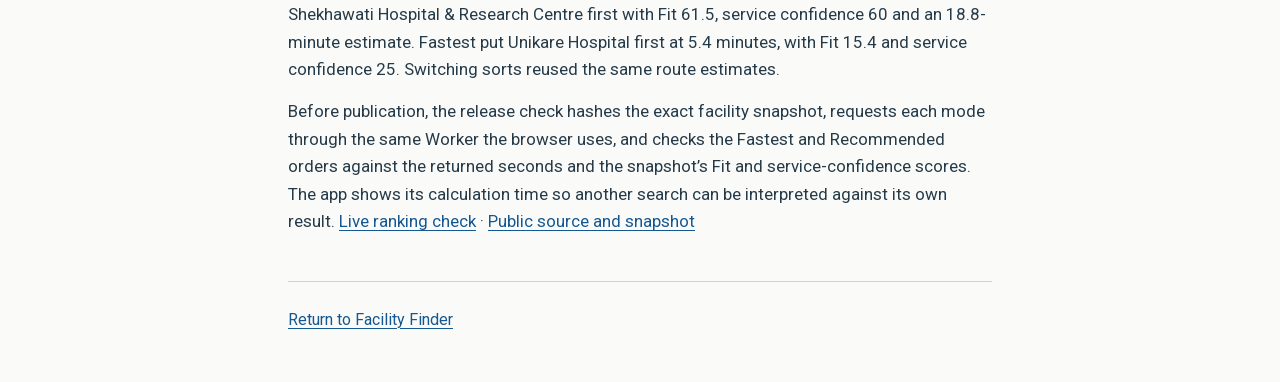
==== commit ee10c1f4: "Show route kilometres and travel time for all four modes" ====
--- a/methods.html
+++ b/methods.html
@@ -52,11 +52,11 @@
       <h2 id="ranking-heading">How the findings shaped the interface</h2>
       <p>The restored design groups decisions into <strong>Service</strong>, <strong>Location</strong> and <strong>Options</strong>. Browse by specialty or body area, choose a starting point, then select a travel mode. The cards and numbered map pins share the same ordering so you can compare a branch's evidence with its location and contact details. The facility count, publication date and service evidence date appear beneath the page title. Open Advanced options to adjust the Fit-score weights. Above the results list, Results to show controls how many facilities appear in the list and on the map. <a href="https://github.com/augustchu/datathon-F26/blob/ed9d1a8/first-prototype/MAP_RESTORE.md">Original interface decisions</a></p>
       <dl>
-        <dt>Recommended and fastest</dt><dd>Each search automatically requests TravelTime estimates for the chosen mode through the Cloudflare Worker. It checks trips of up to three hours on a typical weekday morning by driving, walking, cycling or public transport. Fastest orders eligible branches by journey time for the selected mode. A branch without a returned journey drops out of a successful route search. If TravelTime rejects manually entered coordinates, the Worker sends the coordinates and road profile to the FOSSGIS OpenStreetMap road lookup. It checks the nearest candidate points in distance order and uses the first one TravelTime accepts. Transit starts use the walking network. The map shows both points, and trip times, facility distances and directions start from the accepted point. During a routing outage, it labels the straight-line distances. A successful transit search with zero routes shows that outcome and offers a separate driving search. <a href="https://docs.traveltime.com/api/reference/time-filter-fast">TravelTime matrix</a> · <a href="https://docs.traveltime.com/api/overview/supported-countries">Coverage by country</a></dd>
-        <dt>How Recommended orders results</dt><dd>Recommended groups branches by their Fit score out of 100. It shows Fit 60 or above first, then 55 to under 60, then 50 to under 55, then positive scores below 50. Within each group, the lowest journey time plus the branch’s service-confidence penalty wins. The penalty follows the earlier normalized logistic curve, with midpoint 55, width 3.5 and a range of 0 to 60 minute-equivalents. On straight-line fallback its range is 0 to 30 kilometre-equivalents. At confidence 50, 55 and 60 the penalties are about 48.4, 30 and 11.6 minutes. The Fit boundaries are a new design choice inspired by the steep part of that curve. The 27-search experiment tested confidence alone and did not validate Fit thresholds.</dd>
-        <dt>Fit weights and sort options</dt><dd>Fit starts with weights of 40% for equipment and staff, 25% for round-the-clock availability, 20% for accreditation and rating, and 15% for freshness. The sliders let you change those weights. Fit multiplies the weighted mean of documented components by the service match (100 for a direct match, 40 for a passing mention) and rounds to one decimal before sorting. Missing components drop out of the average. Service match therefore enters the recommendation through Fit once. The results start in Recommended order. Open Sort by above the results to choose travel time, straight-line distance, facility fit, capacity, occupancy, service confidence or name. Sorting by facility fit uses your slider settings. The score breakdown shows how much evidence contributed. <a href="https://github.com/yana-157/facility-finder/blob/main/ranking.js">Ranking calculations</a></dd>
+        <dt>Recommended and fastest</dt><dd>Each search automatically requests TravelTime estimates for the chosen mode through the Cloudflare Worker. It checks trips of up to three hours. Driving, walking and cycling use TravelTime’s weekday-morning estimates for journey time and route length. Public transport uses a weekday departure shown in Indian Standard Time. Its estimated distance follows the same itinerary as the displayed time and includes walking legs. If a leg’s distance and route shape are unavailable, the app shows the journey time and marks distance unavailable. Fastest orders eligible branches by journey time for the selected mode. A branch without a returned journey drops out of a successful route search. If TravelTime rejects manually entered coordinates, the Worker sends the coordinates and road profile to the FOSSGIS OpenStreetMap road lookup. It checks the nearest candidate points in distance order and uses the first one TravelTime accepts. Transit starts use the walking network. The map shows both points, and trip times, facility distances and directions start from the accepted point. If routing fails, the app offers a retry and waits for a valid response before listing facilities. A successful transit search with zero routes shows that outcome and offers a separate driving search. <a href="https://docs.traveltime.com/api/reference/time-filter-fast">Weekday-morning matrix</a> · <a href="https://docs.traveltime.com/api/reference/travel-time-distance-matrix">Scheduled transit matrix</a> · <a href="https://docs.traveltime.com/api/overview/supported-countries">Coverage by country</a></dd>
+        <dt>How Recommended orders results</dt><dd>Recommended groups branches by their Fit score out of 100. It shows Fit 60 or above first, then 55 to under 60, then 50 to under 55, then positive scores below 50. Within each group, the lowest journey time plus the branch’s service-confidence penalty wins. The penalty follows the earlier normalized logistic curve, with midpoint 55, width 3.5 and a range of 0 to 60 minute-equivalents. At confidence 50, 55 and 60 the penalties are about 48.4, 30 and 11.6 minutes. The Fit boundaries are a new design choice inspired by the steep part of that curve. The 27-search experiment tested confidence alone and did not validate Fit thresholds.</dd>
+        <dt>Fit weights and sort options</dt><dd>Fit starts with weights of 40% for equipment and staff, 25% for round-the-clock availability, 20% for accreditation and rating, and 15% for freshness. The sliders let you change those weights. Fit multiplies the weighted mean of documented components by the service match (100 for a direct match, 40 for a passing mention) and rounds to one decimal before sorting. Missing components drop out of the average. Service match therefore enters the recommendation through Fit once. The results start in Recommended order. Open Sort by above the results to choose travel time, route distance, facility fit, capacity, occupancy, service confidence or name. Sorting by facility fit uses your slider settings. The score breakdown shows how much evidence contributed. <a href="https://github.com/yana-157/facility-finder/blob/main/ranking.js">Ranking calculations</a></dd>
         <dt>Which branches qualify</dt><dd>Every sort requires service confidence of at least 25 out of 100 and excludes a calculated Fit of zero. A passing service mention with 15 evidence points and 10 branch-identity points meets the confidence floor. With no documented, positively weighted Fit component, Fit is unknown. Recommended requires a positive Fit. An explicit alternative sort, such as Fastest, can include a branch with unknown Fit so the user can inspect its evidence. Across the full November 22 snapshot, 11,912 of the 24,651 branch–service assessments meet the confidence floor and have positive Fit under the default weights, including 3,513 passing mentions. A routed search narrows that set to the requested service and reachable branches.</dd>
-        <dt>Projected load and equity</dt><dd><strong>Ease pressure on busy facilities</strong> is off by default. For a routine, non-time-critical service, it compares the first Recommended branch with alternatives in the same Fit tier and with the same kind of direct service evidence, activity units, scope and reporting period. A routed alternative must add at most 15 minutes and at most 10 straight-line kilometres. The increase in journey time plus confidence penalty must also fit within 15 minutes. On straight-line fallback both the distance increase and the confidence-adjusted increase must fit within 10 km. The comparison balances that adjusted detour against modeled workload pressure. The equity control requires comparable branch-level measures of patient-reported respect and clinical outcomes. The public snapshot has no such pairs. It discloses that gap when the option is selected.</dd>
+        <dt>Projected load and equity</dt><dd><strong>Ease pressure on busy facilities</strong> is off by default. For a routine, non-time-critical service, it compares the first Recommended branch with alternatives in the same Fit tier and with the same kind of direct service evidence, activity units, scope and reporting period. A routed alternative must add at most 15 minutes and at most 10 straight-line kilometres. The increase in journey time plus confidence penalty must also fit within 15 minutes. The comparison balances that adjusted detour against modeled workload pressure. The equity control requires comparable branch-level measures of patient-reported respect and clinical outcomes. The public snapshot has no such pairs. It discloses that gap when the option is selected.</dd>
       </dl>
       <h3>An offline dialysis comparison in Himachal Pradesh</h3>
       <p>We tested how projected workload could change a routine dialysis recommendation. The offline experiment used the November 22 snapshot, the earlier published ranker and straight-line distances from <strong>31.833, 77.018</strong>. This ranker added separate service-match and confidence penalties to distance and predated Fit tiers. Netaji Subhash Chandra Bose Zonal Hospital in Mandi ranked first at 16.02 km. Including workload moved Regional Hospital Kullu from second to first at 16.34 km. Kullu's estimated monthly demand was 275.92 dialysis sessions against modeled throughput of 377.60. Mandi's figures were 385.33 and 424.80. In this experiment, an extra 0.32 km reduced the modeled workload pressure. The replay pins that earlier code and snapshot. A current public search applies the Fit tiers and confidence floor and requests journey times for the selected mode. <a href="https://github.com/yana-157/facility-finder#replay-the-dialysis-comparison-offline">Reproduce the offline comparison</a> · <a href="https://github.com/augustchu/datathon-F26/blob/9fe804b/first-prototype/projected_load.csv">Published branch-level projections</a></p>
